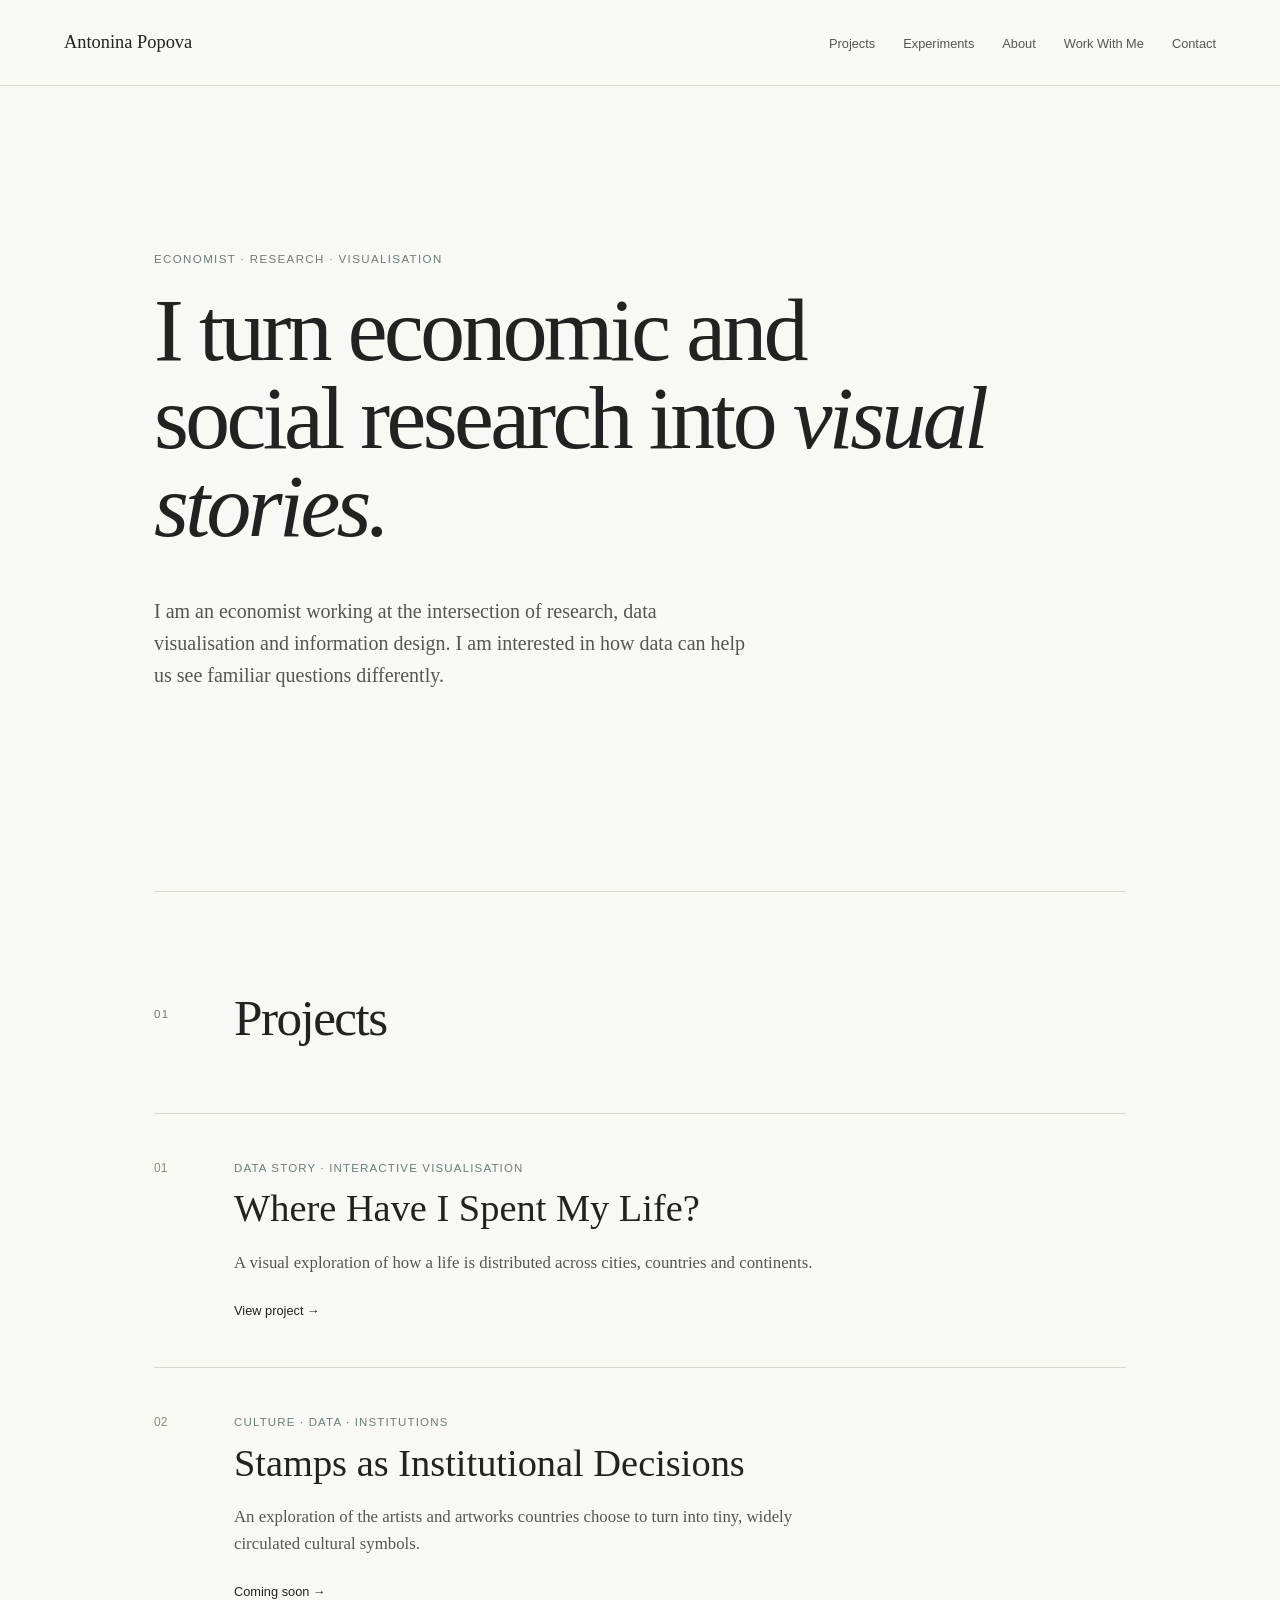
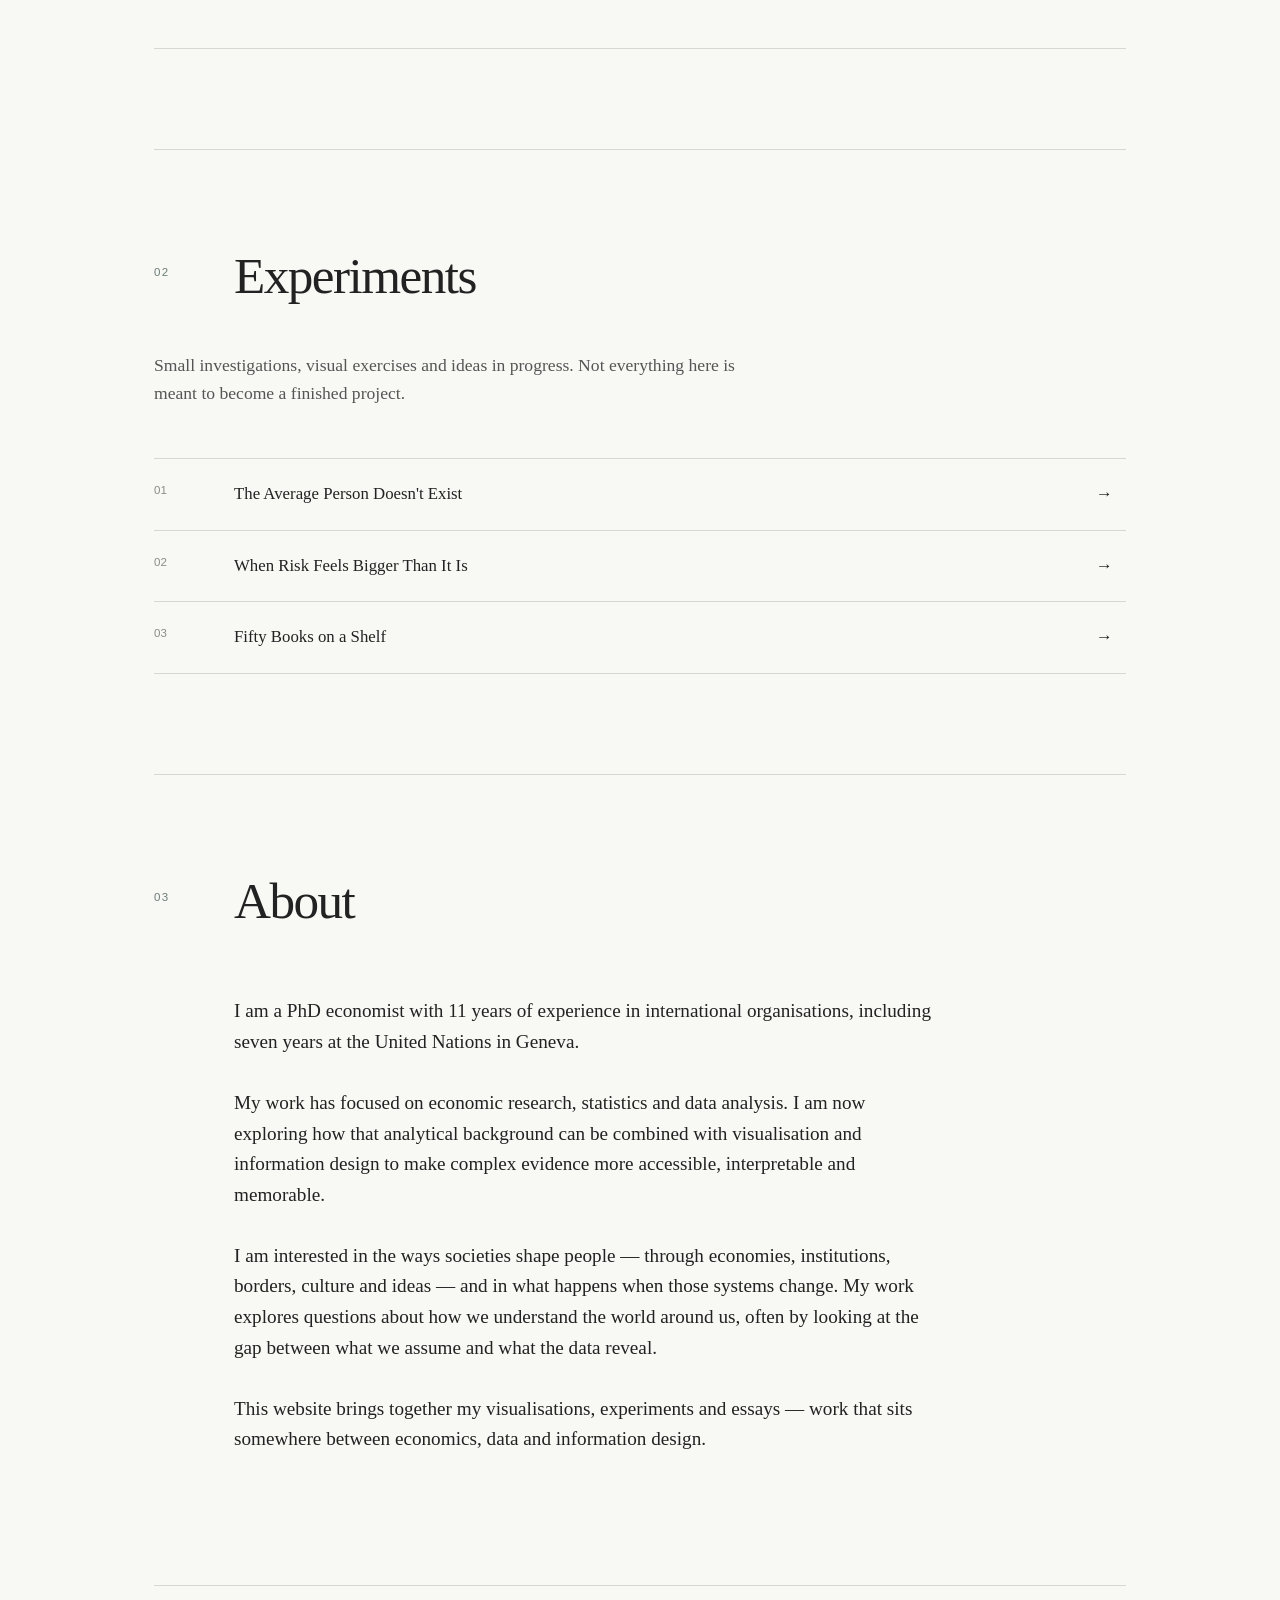
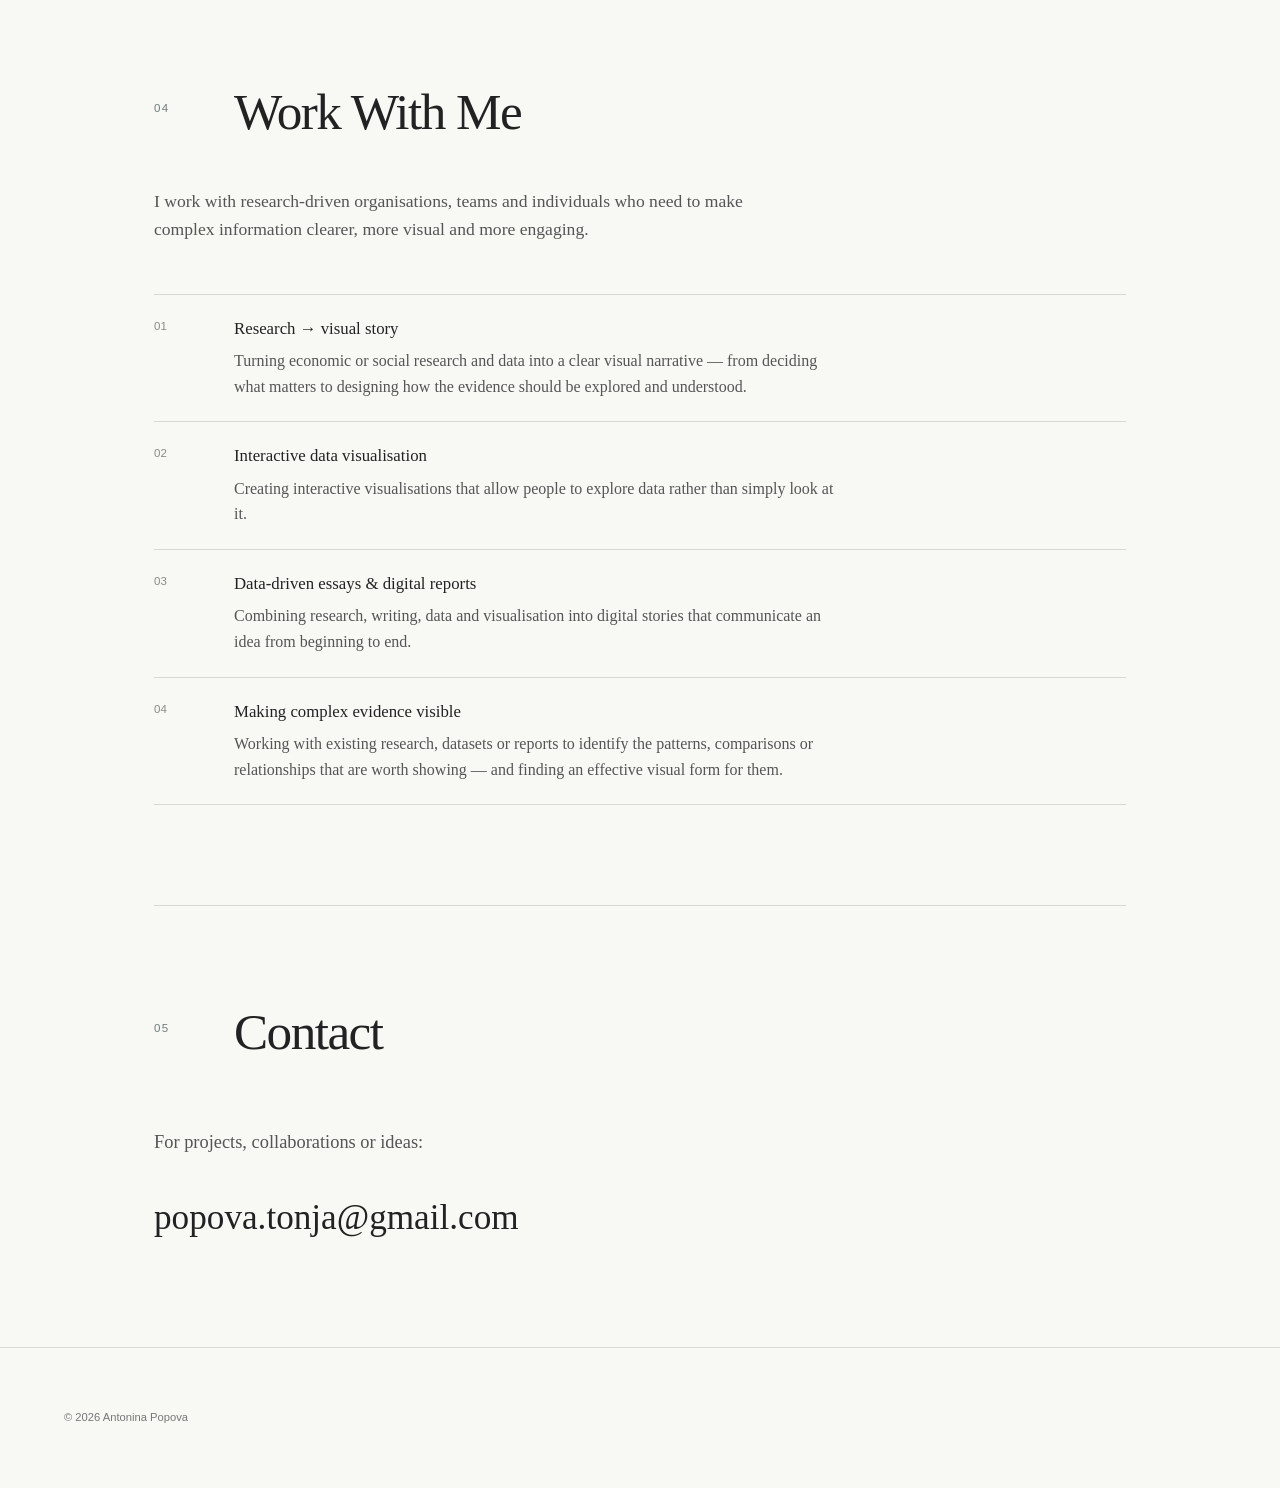
==== index.html @ 8092619f "Website Updates" ====
<!DOCTYPE html>
<html lang="en">
<head>
    <meta charset="UTF-8">
    <meta name="viewport" content="width=device-width, initial-scale=1.0">

    <title>Antonina Popova — Economist & Data Visualisation</title>

    <meta
        name="description"
        content="Antonina Popova — economist working with data, visualisation and information design."
    >

    <link rel="stylesheet" href="style.css">
</head>

<body>

    <header class="site-header">

        <a href="index.html" class="site-name">Antonina Popova</a>

        <button class="menu-toggle" aria-label="Open menu" aria-expanded="false">
            <span></span>
            <span></span>
            <span></span>
        </button>

        <nav class="site-nav">
            <a href="#projects">Projects</a>
            <a href="#experiments">Experiments</a>
            <a href="#about">About</a>
            <a href="#work-with-me">Work With Me</a>
            <a href="#contact">Contact</a>
        </nav>

    </header>


    <main>

        <!-- INTRO -->

        <section class="intro">

            <p class="eyebrow">ECONOMIST · RESEARCH · VISUALISATION</p>

            <h1>
                I turn economic and social research into
                <em>visual stories.</em>
            </h1>

            <p class="intro-text">
                I am an economist working at the intersection of
                research, data visualisation and information design.
                I am interested in how data can help us see familiar
                questions differently.
            </p>

        </section>


        <!-- PROJECTS -->

        <section id="projects" class="section">

            <div class="section-heading">
                <p class="eyebrow">01</p>
                <h2>Projects</h2>
            </div>

            <article class="project">

                <div class="project-number">01</div>

                <div class="project-content">

                    <p class="project-type">
                        DATA STORY · INTERACTIVE VISUALISATION
                    </p>

                    <h3>
                        Where Have I Spent My Life?
                    </h3>

                    <p>
                        A visual exploration of how a life is distributed
                        across cities, countries and continents.
                    </p>

                    <a href="https://antoninapopova.github.io/where-have-i-spent-my-life/" class="project-link">
                        View project →
                    </a>

                </div>

            </article>


            <article class="project">

                <div class="project-number">02</div>

                <div class="project-content">

                    <p class="project-type">
                        CULTURE · DATA · INSTITUTIONS
                    </p>

                    <h3>
                        Stamps as Institutional Decisions
                    </h3>

                    <p>
                        An exploration of the artists and artworks countries
                        choose to turn into tiny, widely circulated cultural symbols.
                    </p>

                    <a href="#" class="project-link">
                        Coming soon →
                    </a>

                </div>

            </article>

        </section>


        <!-- EXPERIMENTS -->

        <section id="experiments" class="section experiments">

            <div class="section-heading">
                <p class="eyebrow">02</p>
                <h2>Experiments</h2>
            </div>

            <p class="section-intro">
                Small investigations, visual exercises and ideas in progress.
                Not everything here is meant to become a finished project.
            </p>

            <div class="experiment-list">

                <a href="#" class="experiment">
                    <span>01</span>
                    <span>The Average Person Doesn't Exist</span>
                    <span>→</span>
                </a>

                <a href="#" class="experiment">
                    <span>02</span>
                    <span>When Risk Feels Bigger Than It Is</span>
                    <span>→</span>
                </a>

                <a href="#" class="experiment">
                    <span>03</span>
                    <span>Fifty Books on a Shelf</span>
                    <span>→</span>
                </a>

            </div>

        </section>


        <!-- ABOUT -->

        <section id="about" class="section about">

            <div class="section-heading">
                <p class="eyebrow">03</p>
                <h2>About</h2>
            </div>

            <div class="about-text">

                <p>
                    I am a PhD economist with 11 years of experience in international organisations,
                    including seven years at the United Nations in Geneva.
                </p>

                <p>
                    My work has focused on economic research, statistics and data analysis.
                    I am now exploring how that analytical background can be combined with visualisation
                    and information design to make complex evidence more accessible,
                    interpretable and memorable.
                </p>

                <p>
                    I am interested in the ways societies shape people — through economies, institutions,
                    borders, culture and ideas — and in what happens when those systems change.
                    My work explores questions about how we understand the world around us,
                    often by looking at the gap between what we assume and what the data reveal.
                </p>

                <p>
                    This website brings together my visualisations, experiments and essays —
                    work that sits somewhere between economics, data and information design.
                </p>

            </div>

        </section>


        <!-- WORK WITH ME -->

        <section id="work-with-me" class="section work-with-me">

            <div class="section-heading">
                <p class="eyebrow">04</p>
                <h2>Work With Me</h2>
            </div>

            <p class="section-intro">
                I work with research-driven organisations, teams and individuals
                who need to make complex information clearer, more visual and
                more engaging.
            </p>

            <div class="work-list">

                <div class="work-item">

                    <span class="work-item-number">01</span>

                    <div class="work-item-content">

                        <h3>Research → visual story</h3>

                        <p>
                            Turning economic or social research and data into a clear
                            visual narrative — from deciding what matters to designing
                            how the evidence should be explored and understood.
                        </p>

                    </div>

                </div>


                <div class="work-item">

                    <span class="work-item-number">02</span>

                    <div class="work-item-content">

                        <h3>Interactive data visualisation</h3>

                        <p>
                            Creating interactive visualisations that allow people to
                            explore data rather than simply look at it.
                        </p>

                    </div>

                </div>


                <div class="work-item">

                    <span class="work-item-number">03</span>

                    <div class="work-item-content">

                        <h3>Data-driven essays &amp; digital reports</h3>

                        <p>
                            Combining research, writing, data and visualisation into
                            digital stories that communicate an idea from beginning
                            to end.
                        </p>

                    </div>

                </div>


                <div class="work-item">

                    <span class="work-item-number">04</span>

                    <div class="work-item-content">

                        <h3>Making complex evidence visible</h3>

                        <p>
                            Working with existing research, datasets or reports to
                            identify the patterns, comparisons or relationships that
                            are worth showing — and finding an effective visual form
                            for them.
                        </p>

                    </div>

                </div>

            </div>

        </section>


        <!-- CONTACT -->

        <section id="contact" class="section contact">

            <div class="section-heading">
                <p class="eyebrow">05</p>
                <h2>Contact</h2>
            </div>

            <p>
                For projects, collaborations or ideas:
            </p>

            <a href="mailto:hello@antoninapopova.com" class="email">
                popova.tonja@gmail.com
            </a>

        </section>

    </main>


    <footer class="site-footer">
        <p>© 2026 Antonina Popova</p>
    </footer>

    <script src="script.js"></script>

</body>
</html>
---- style.css ----
/* --------------------------------------------------
   BASIC SETUP
-------------------------------------------------- */

* {
    box-sizing: border-box;
}

html {
    scroll-behavior: smooth;
}

body {
    margin: 0;
    background: #f8f8f5;
    color: #222;
    font-family: Georgia, "Times New Roman", serif;
    line-height: 1.6;
}


/* --------------------------------------------------
   HEADER
-------------------------------------------------- */

.site-header {

    width: 100%;

    padding: 28px 5vw;

    display: flex;

    justify-content: space-between;

    align-items: baseline;

    position: fixed;

    top: 0;

    left: 0;

    z-index: 100;

    background: #f8f8f5;

    border-bottom: 1px solid #d8d8d3;

}

.site-name {
    color: #222;
    text-decoration: none;

    font-size: 1.15rem;
    font-weight: normal;
}

.site-nav {
    display: flex;
    gap: 28px;
}

.site-nav a {
    color: #555;
    text-decoration: none;
    font-family: Arial, sans-serif;
    font-size: 0.8rem;
}

.site-nav a:hover {
    color: #222;
}


/* MOBILE MENU BUTTON */

.menu-toggle {
    display: none;

    width: 32px;
    height: 24px;

    padding: 0;
    margin: 0;

    background: none;
    border: none;

    cursor: pointer;

    flex-direction: column;
    justify-content: space-between;
}

.menu-toggle span {
    display: block;

    width: 100%;
    height: 1px;

    background: #555;
}


/* --------------------------------------------------
   GENERAL LAYOUT
-------------------------------------------------- */

main {
    max-width: 1100px;
    margin: 0 auto;
    padding: 100px 5vw 0;
}

.intro {
    max-width: 850px;
    padding: 150px 0 180px;
}

.eyebrow {
    margin: 0 0 18px;

    color: #6d7d78;

    font-family: Arial, sans-serif;
    font-size: 0.72rem;
    letter-spacing: 0.12em;
    text-transform: uppercase;
}

h1 {
    margin: 0;

    font-size: clamp(3rem, 7vw, 6.5rem);
    font-weight: normal;
    line-height: 0.98;
    letter-spacing: -0.04em;
}

h1 em {
    font-weight: normal;
}

.intro-text {
    max-width: 600px;
    margin-top: 45px;

    font-size: 1.25rem;
    color: #555;
}


/* --------------------------------------------------
   SECTIONS
-------------------------------------------------- */

.section {
    padding: 100px 0;

    border-top: 1px solid #d8d8d3;
}

.section-heading {
    display: grid;
    grid-template-columns: 80px 1fr;

    margin-bottom: 70px;
}

.section-heading .eyebrow {
    margin-top: 13px;
}

h2 {
    margin: 0;

    font-size: clamp(2.3rem, 4vw, 4rem);
    font-weight: normal;
    line-height: 1;
    letter-spacing: -0.03em;
}


/* --------------------------------------------------
   PROJECTS
-------------------------------------------------- */

.project {
    display: grid;
    grid-template-columns: 80px 1fr;

    padding: 45px 0;

    border-top: 1px solid #d8d8d3;
}

.project:last-child {
    border-bottom: 1px solid #d8d8d3;
}

.project-number {
    color: #8b8b85;

    font-family: Arial, sans-serif;
    font-size: 0.75rem;
}

.project-content {
    max-width: 700px;
}

.project-type {
    margin: 0 0 10px;

    color: #6d7d78;

    font-family: Arial, sans-serif;
    font-size: 0.72rem;
    letter-spacing: 0.1em;
    text-transform: uppercase;
}

h3 {
    margin: 0;

    font-size: clamp(1.8rem, 3vw, 3rem);
    font-weight: normal;
    line-height: 1.1;
}

.project-content p:not(.project-type) {
    max-width: 600px;
    margin: 20px 0;

    color: #555;
    font-size: 1.05rem;
}

.project-link {
    color: #222;
    text-decoration: none;

    font-family: Arial, sans-serif;
    font-size: 0.8rem;
}

.project-link:hover {
    text-decoration: underline;
}


/* --------------------------------------------------
   EXPERIMENTS
-------------------------------------------------- */

.section-intro {
    max-width: 600px;
    margin: -20px 0 50px;

    color: #555;
    font-size: 1.1rem;
}

.experiment-list {
    border-top: 1px solid #d8d8d3;
}

.experiment {
    display: grid;
    grid-template-columns: 80px 1fr 30px;

    padding: 22px 0;

    border-bottom: 1px solid #d8d8d3;

    color: #222;
    text-decoration: none;

    font-size: 1.05rem;
}

.experiment span:first-child {
    color: #8b8b85;

    font-family: Arial, sans-serif;
    font-size: 0.72rem;
}

.experiment:hover {
    padding-left: 8px;
}


/* --------------------------------------------------
   ABOUT
-------------------------------------------------- */

.about-text {
    max-width: 700px;
    margin-left: 80px;

    font-size: 1.2rem;
}

.about-text p {
    margin: 0 0 30px;
}


/* --------------------------------------------------
   WORK WITH ME
-------------------------------------------------- */

.work-list {
    border-top: 1px solid #d8d8d3;
}

.work-item {
    display: grid;
    grid-template-columns: 80px 1fr;

    padding: 22px 0;

    border-bottom: 1px solid #d8d8d3;
}

.work-item-number {
    color: #8b8b85;

    font-family: Arial, sans-serif;
    font-size: 0.72rem;
}

.work-item-content h3 {
    margin: 0;

    font-size: 1.05rem;
    font-weight: normal;
    line-height: 1.4;
}

.work-item-content p {
    max-width: 600px;
    margin: 8px 0 0;

    color: #555;
    font-size: 1rem;
}


/* --------------------------------------------------
   CONTACT
-------------------------------------------------- */

.contact p:not(.eyebrow) {
    max-width: 500px;

    color: #555;
    font-size: 1.15rem;
}

.email {
    display: inline-block;
    margin-top: 15px;

    color: #222;
    text-decoration: none;

    font-size: clamp(1.5rem, 3vw, 2.2rem);
}

.email:hover {
    text-decoration: underline;
}


/* --------------------------------------------------
   FOOTER
-------------------------------------------------- */

.site-footer {
    width: 100%;

    padding: 50px 5vw;

    color: #777;

    font-family: Arial, sans-serif;

    font-size: 0.7rem;

    border-top: 1px solid #d8d8d3;
}

@media (max-width: 700px) {

    .site-footer {
        padding: 40px 6vw;
    }

}

/* --------------------------------------------------
   MOBILE
-------------------------------------------------- */

@media (max-width: 700px) {

.site-header {

    padding: 22px 6vw;

    position: fixed;

    top: 0;

    left: 0;

    width: 100%;

    align-items: center;

    z-index: 100;

    background: #f8f8f5;

    border-bottom: 1px solid #d8d8d3;

}


    /* --------------------------------------------------
       MOBILE MENU BUTTON
    -------------------------------------------------- */

    .menu-toggle {
        display: flex;

        width: 28px;
        height: 20px;

        padding: 0;
        margin: 0;

        position: relative;
        z-index: 40;

        flex-direction: column;
        justify-content: space-between;
    }

    .menu-toggle span {
        transition:
            transform 0.25s ease,
            opacity 0.2s ease;
    }

    /* Hamburger → cross */

    .menu-toggle[aria-expanded="true"] span:nth-child(1) {
        transform: translateY(9.5px) rotate(45deg);
    }

    .menu-toggle[aria-expanded="true"] span:nth-child(2) {
        opacity: 0;
    }

    .menu-toggle[aria-expanded="true"] span:nth-child(3) {
        transform: translateY(-9.5px) rotate(-45deg);
    }


    /* --------------------------------------------------
       FULL-SCREEN MOBILE NAVIGATION
    -------------------------------------------------- */

    .site-nav {

    display: none;

    position: fixed;

    top: 73px;

    left: 0;

    right: 0;

    bottom: 0;

    width: 100%;

    height: calc(100vh - 73px);

    padding: 55px 6vw 50px;

    background: #f8f8f5;

    flex-direction: column;

    align-items: flex-start;

    gap: 0;

    z-index: 90;

}

    .site-nav.open {
        display: flex;
    }

    .site-nav a {
        display: block;

        width: 100%;

        padding: 12px 0;

        color: #4f5f5b;

        text-decoration: none;

        font-family: Arial, sans-serif;
        font-size: 0.82rem;
        font-weight: normal;

        letter-spacing: 0.12em;
        text-transform: uppercase;

        line-height: 1.4;

        transition: color 0.15s ease;
    }

    .site-nav a:hover {
        color: #222;
    }


    /* --------------------------------------------------
       PAGE
    -------------------------------------------------- */

    main {
         padding: 73px 6vw 0;
    }

    .intro {
        padding: 125px 0 120px;
    }

    .section {
        padding: 75px 0;
    }

    .section-heading {
        grid-template-columns: 45px 1fr;
        margin-bottom: 45px;
    }

    .project {
        grid-template-columns: 45px 1fr;
    }

    .experiment {
        grid-template-columns: 45px 1fr 20px;
    }

    .about-text {
        margin-left: 45px;
    }

    .work-item {
        grid-template-columns: 45px 1fr;
    }

    h1 {
        font-size: clamp(3rem, 14vw, 5rem);
    }
}
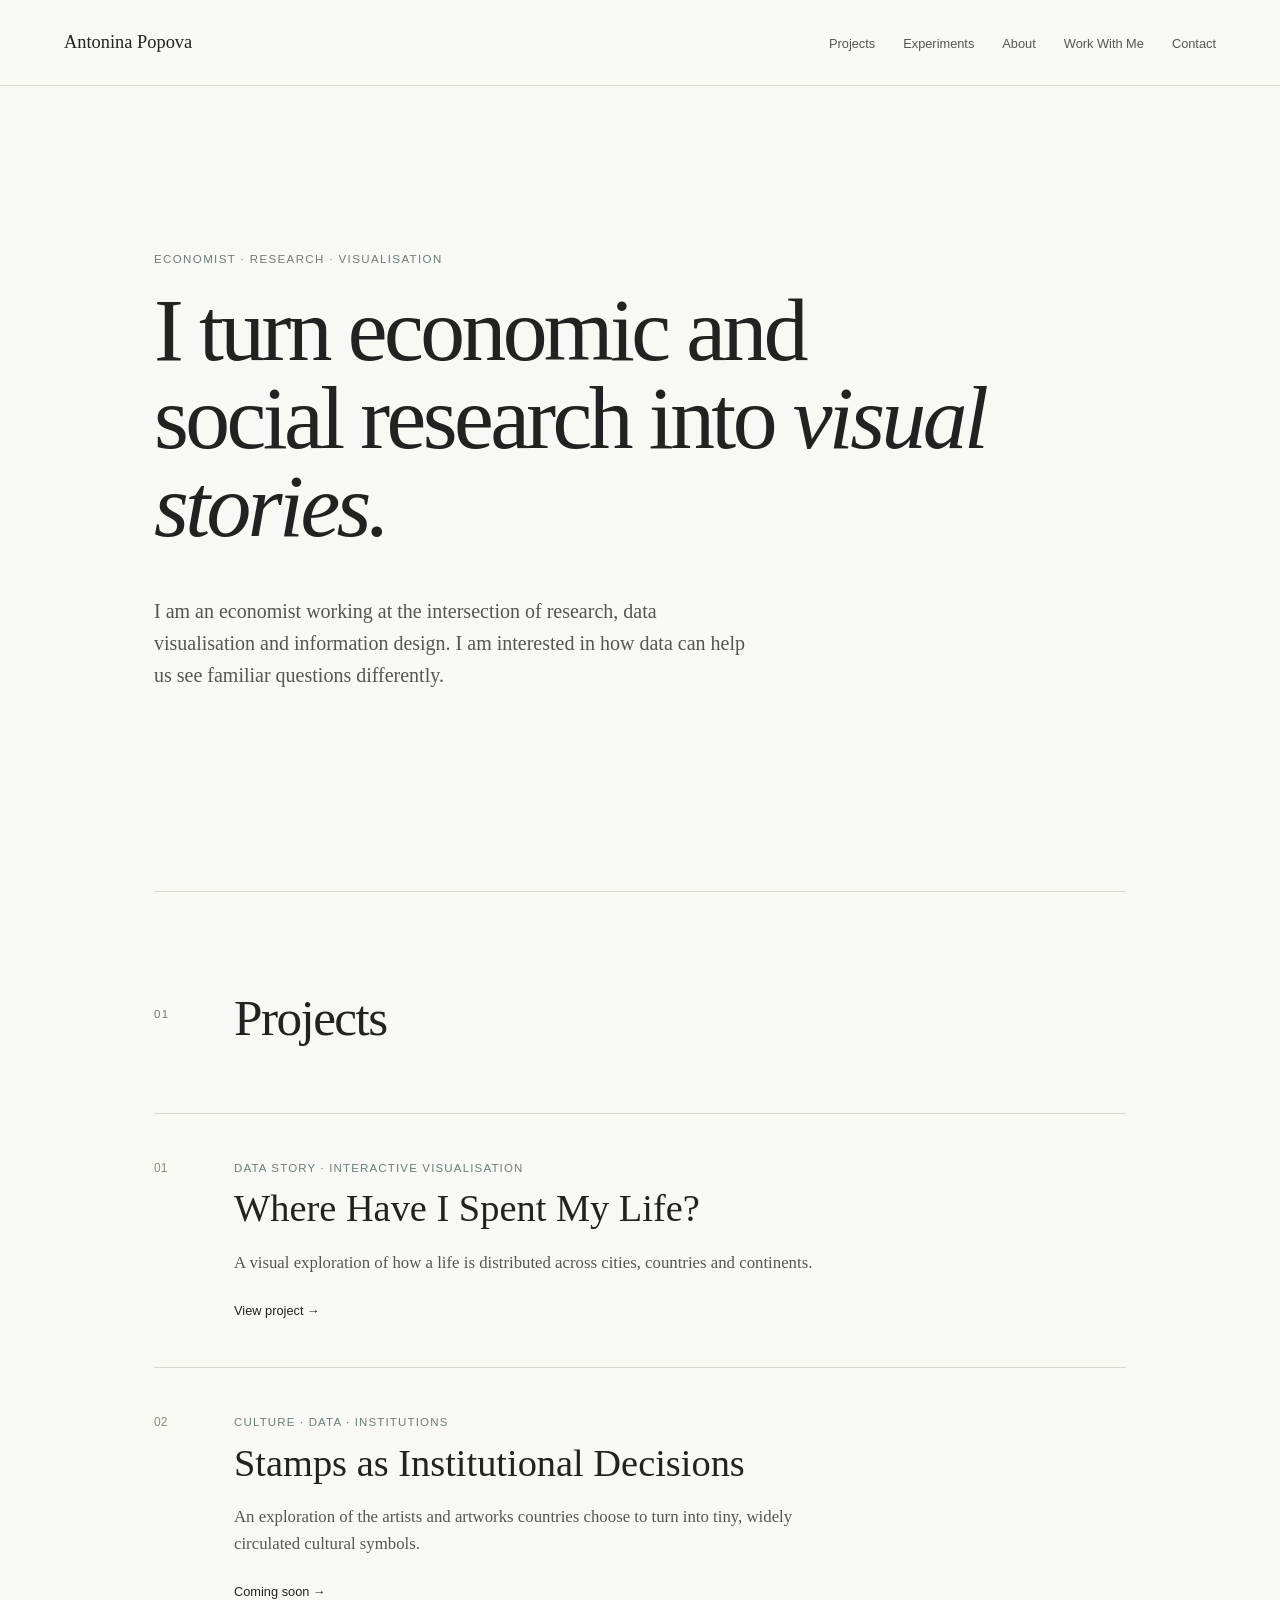
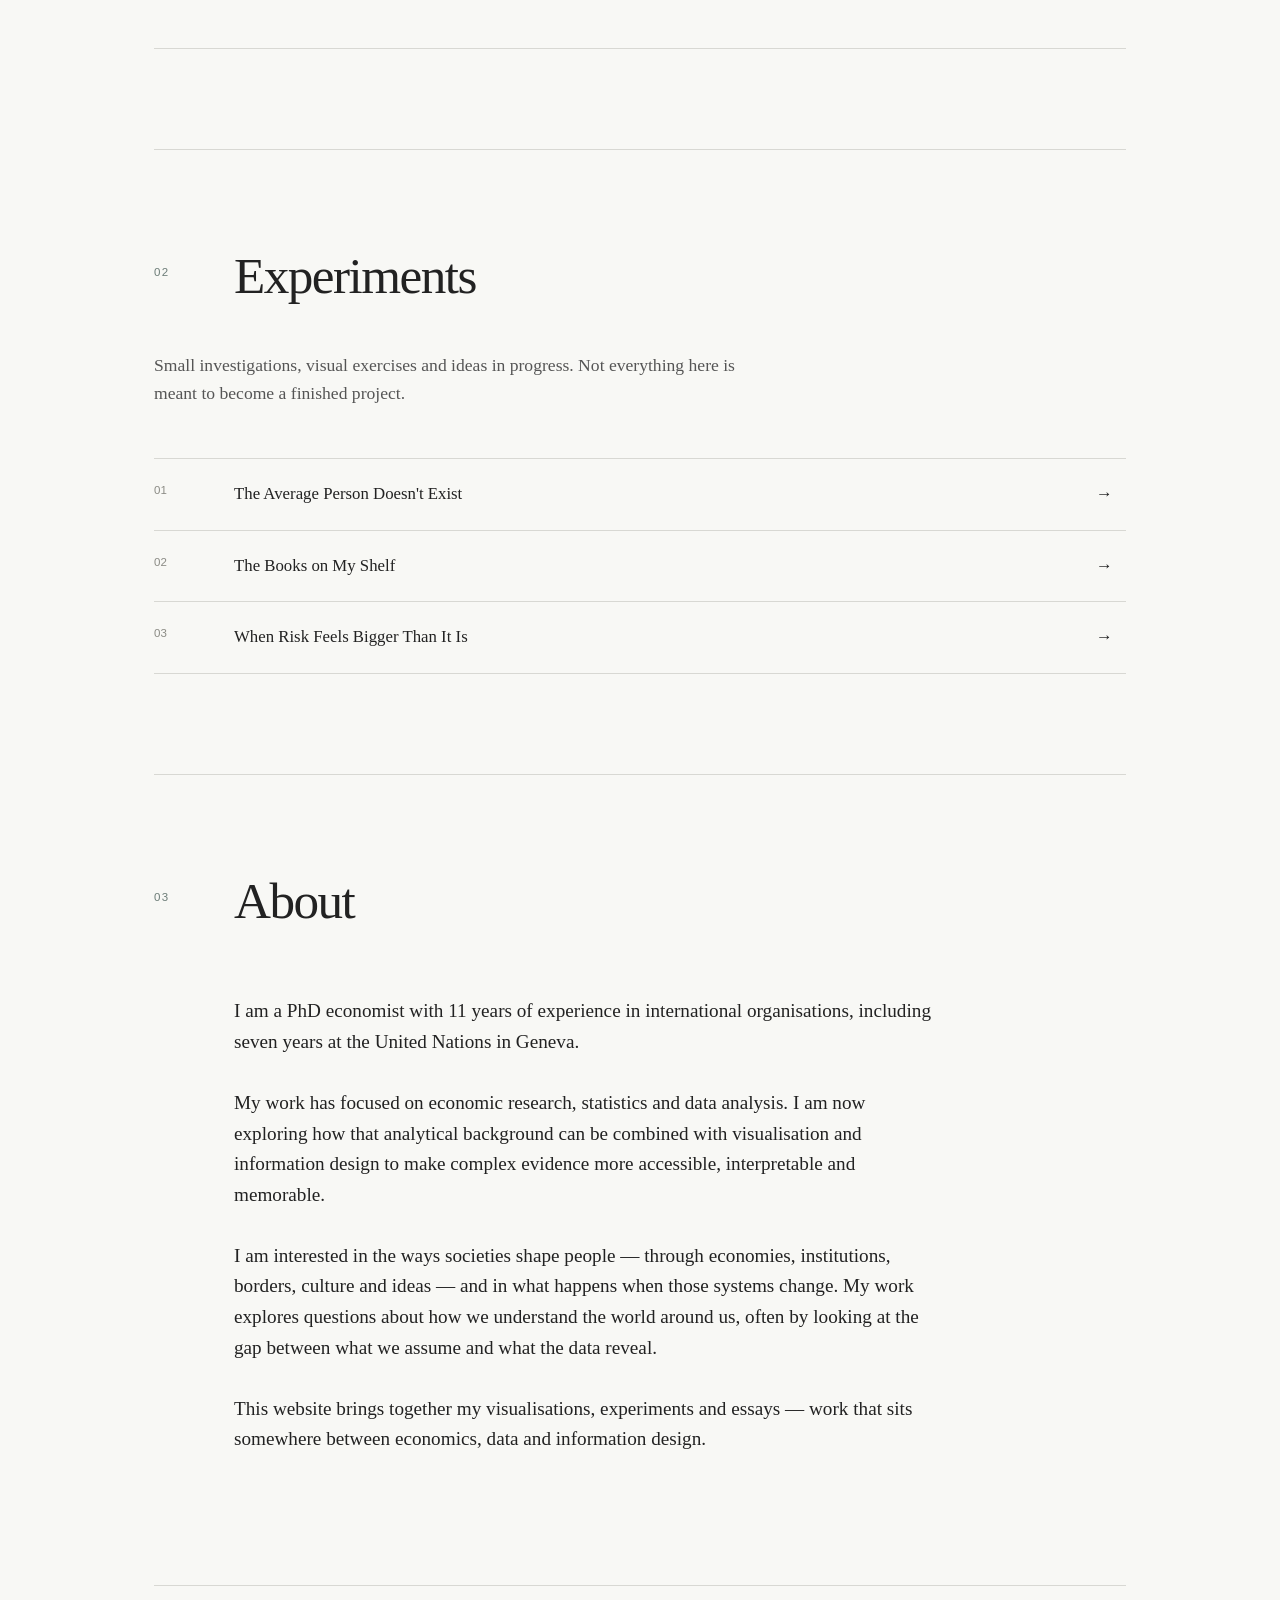
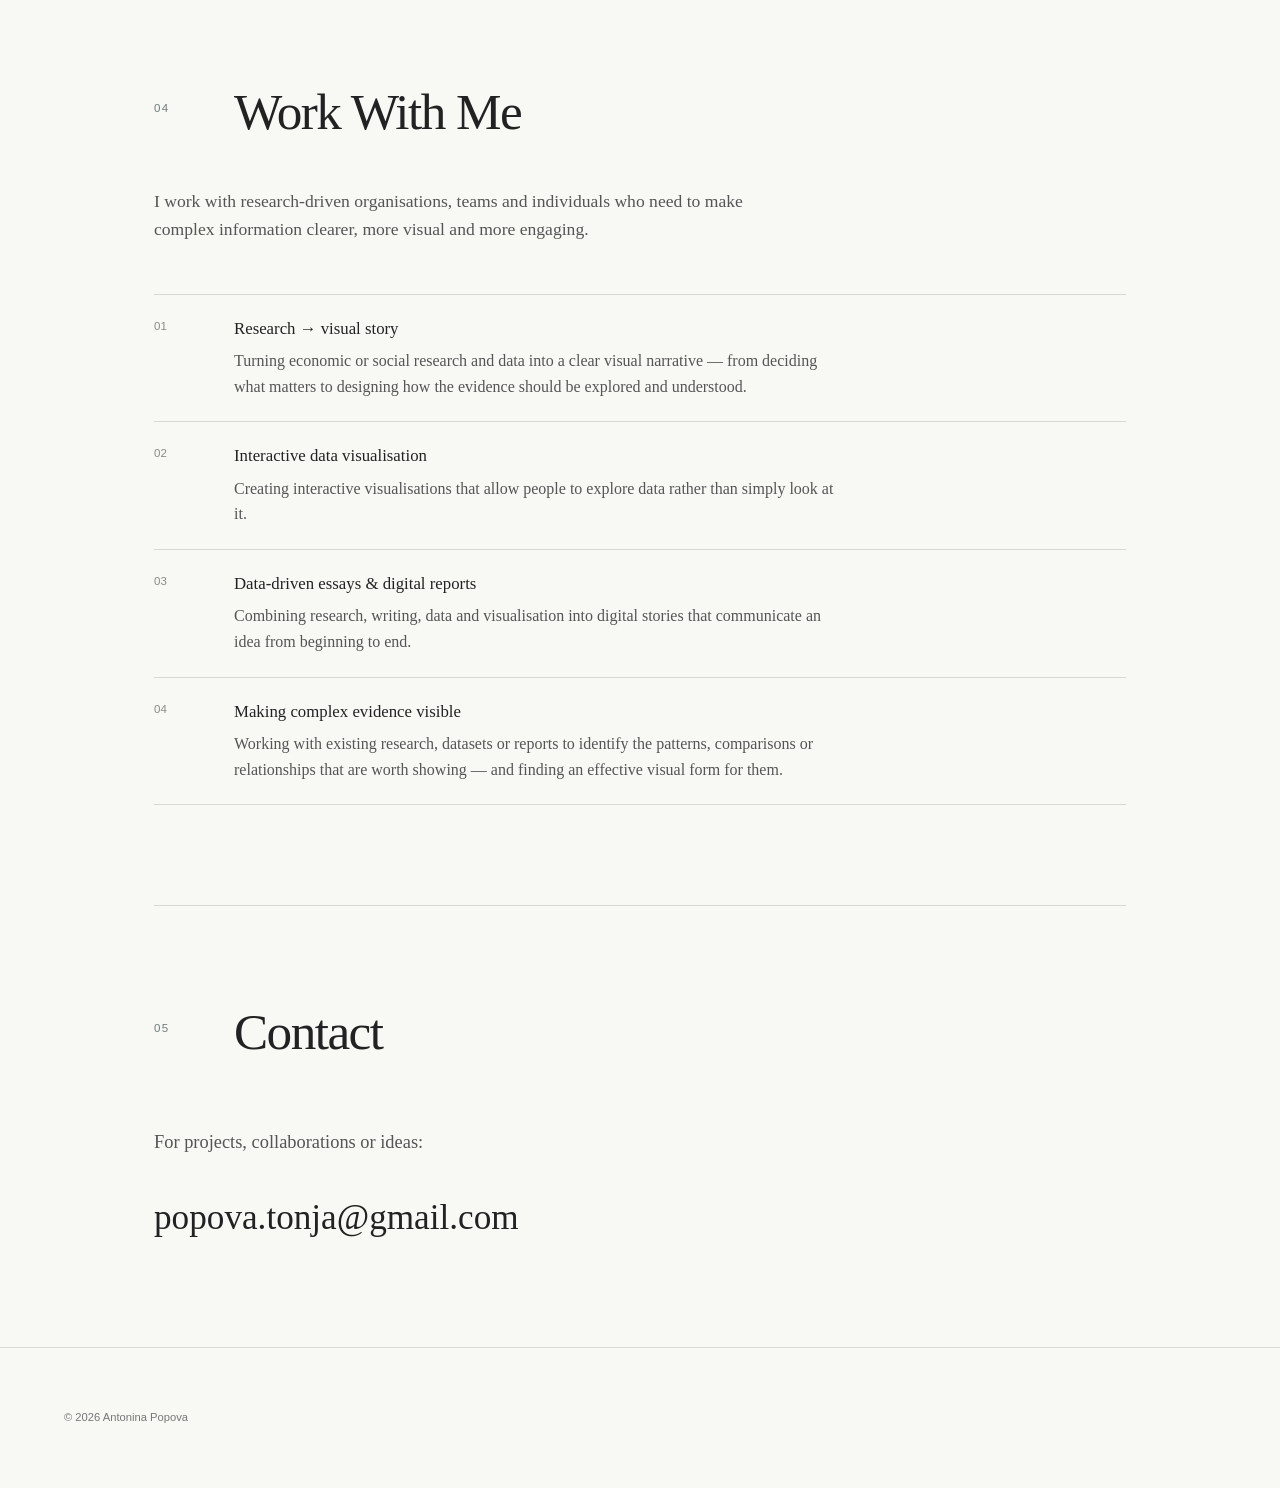
==== commit 1c26f282: "Book-shelf" ====
--- a/index.html
+++ b/index.html
@@ -88,7 +88,10 @@
                         across cities, countries and continents.
                     </p>
 
-                    <a href="https://antoninapopova.github.io/where-have-i-spent-my-life/" class="project-link">
+                    <a href="projects/my-geography/index.html" 
+                       class="project-link"  
+                       target="_blank"
+                       rel="noopener noreferrer">
                         View project →
                     </a>
 
@@ -116,7 +119,10 @@
                         choose to turn into tiny, widely circulated cultural symbols.
                     </p>
 
-                    <a href="#" class="project-link">
+                    <a  href="#" 
+                        class="project-link" 
+                        target="_blank"
+                        rel="noopener noreferrer">
                         Coming soon →
                     </a>
 
@@ -143,21 +149,24 @@
 
             <div class="experiment-list">
 
-                <a href="#" class="experiment">
+                <a  href="experiments/average-person/index.html" class="experiment" 
+                    target="_blank" rel="noopener noreferrer">
                     <span>01</span>
                     <span>The Average Person Doesn't Exist</span>
                     <span>→</span>
                 </a>
 
-                <a href="#" class="experiment">
+                <a  href="experiments/book-shelf/index.html" class="experiment"
+                    target="_blank" rel="noopener noreferrer">
                     <span>02</span>
-                    <span>When Risk Feels Bigger Than It Is</span>
+                    <span>The Books on My Shelf</span>
                     <span>→</span>
                 </a>
 
-                <a href="#" class="experiment">
+                <a  href="#" class="experiment"
+                    target="_blank" rel="noopener noreferrer">
                     <span>03</span>
-                    <span>Fifty Books on a Shelf</span>
+                    <span>When Risk Feels Bigger Than It Is</span>
                     <span>→</span>
                 </a>
 
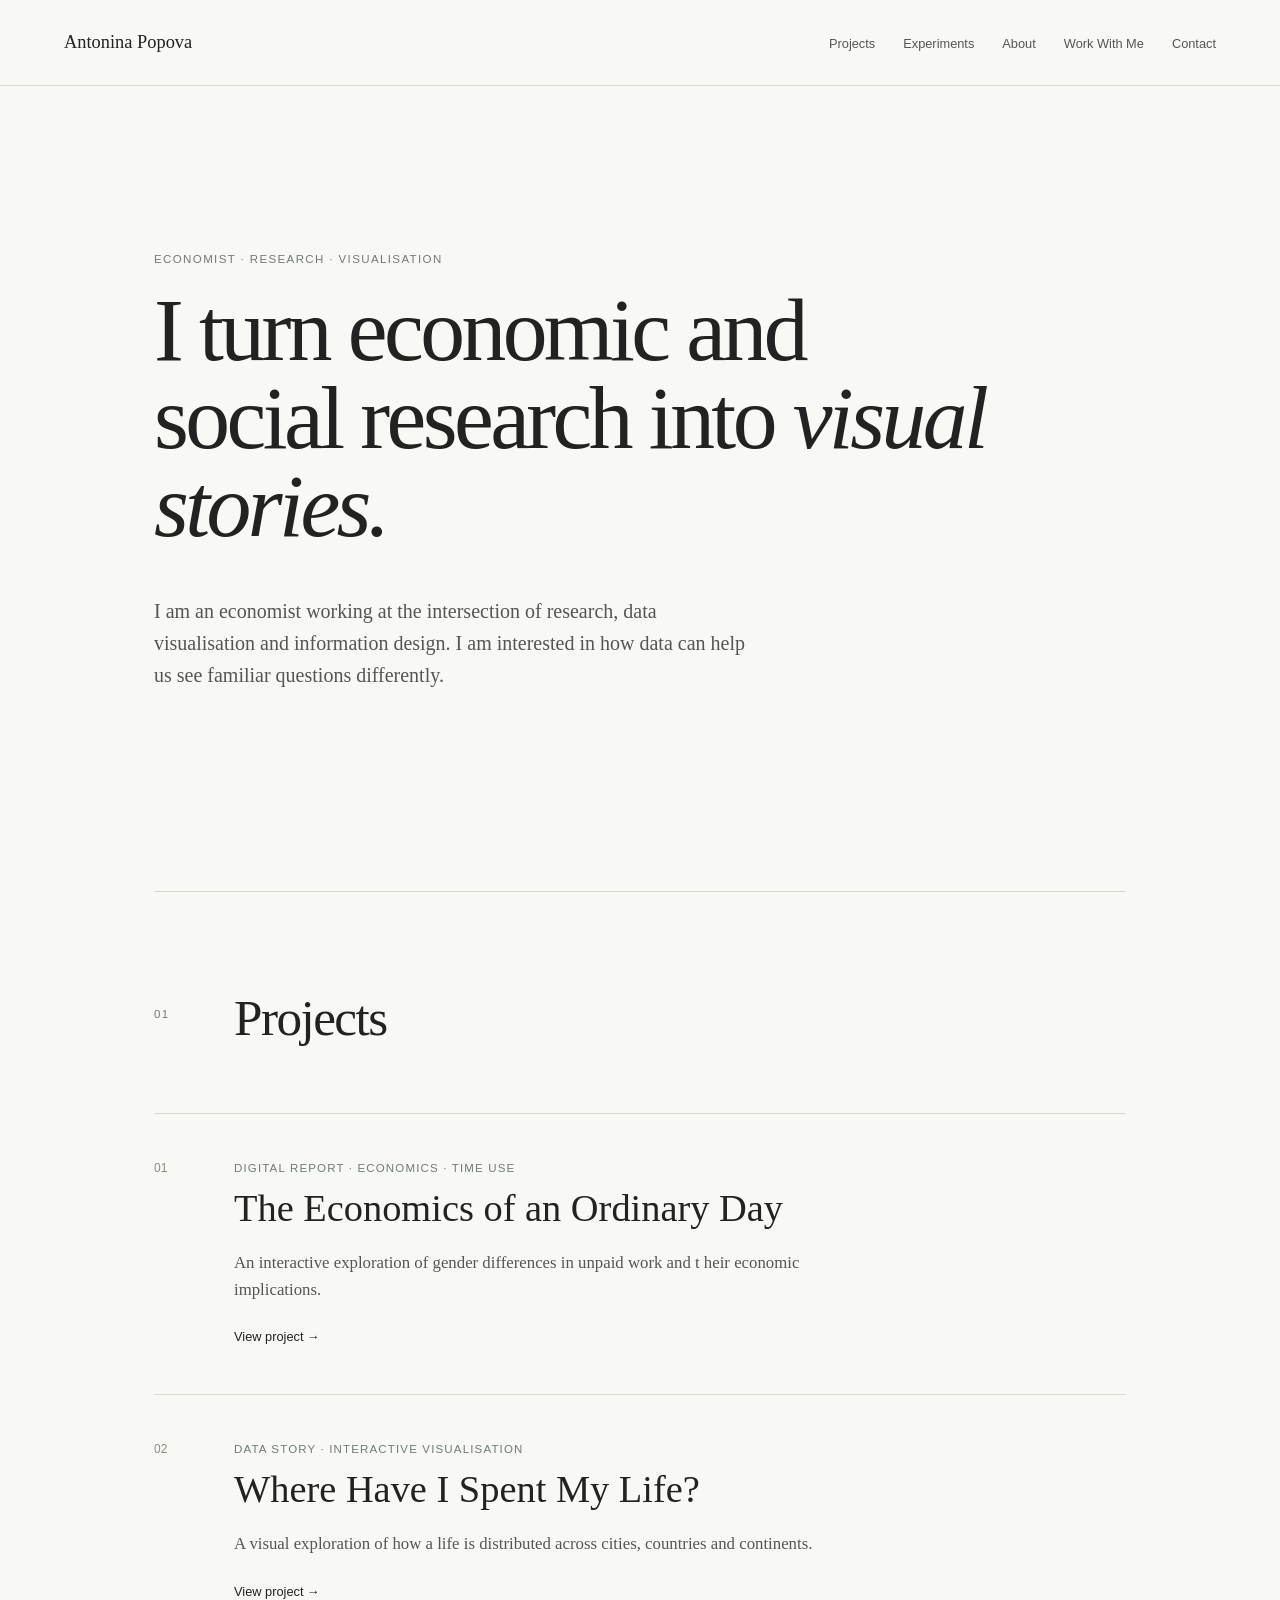
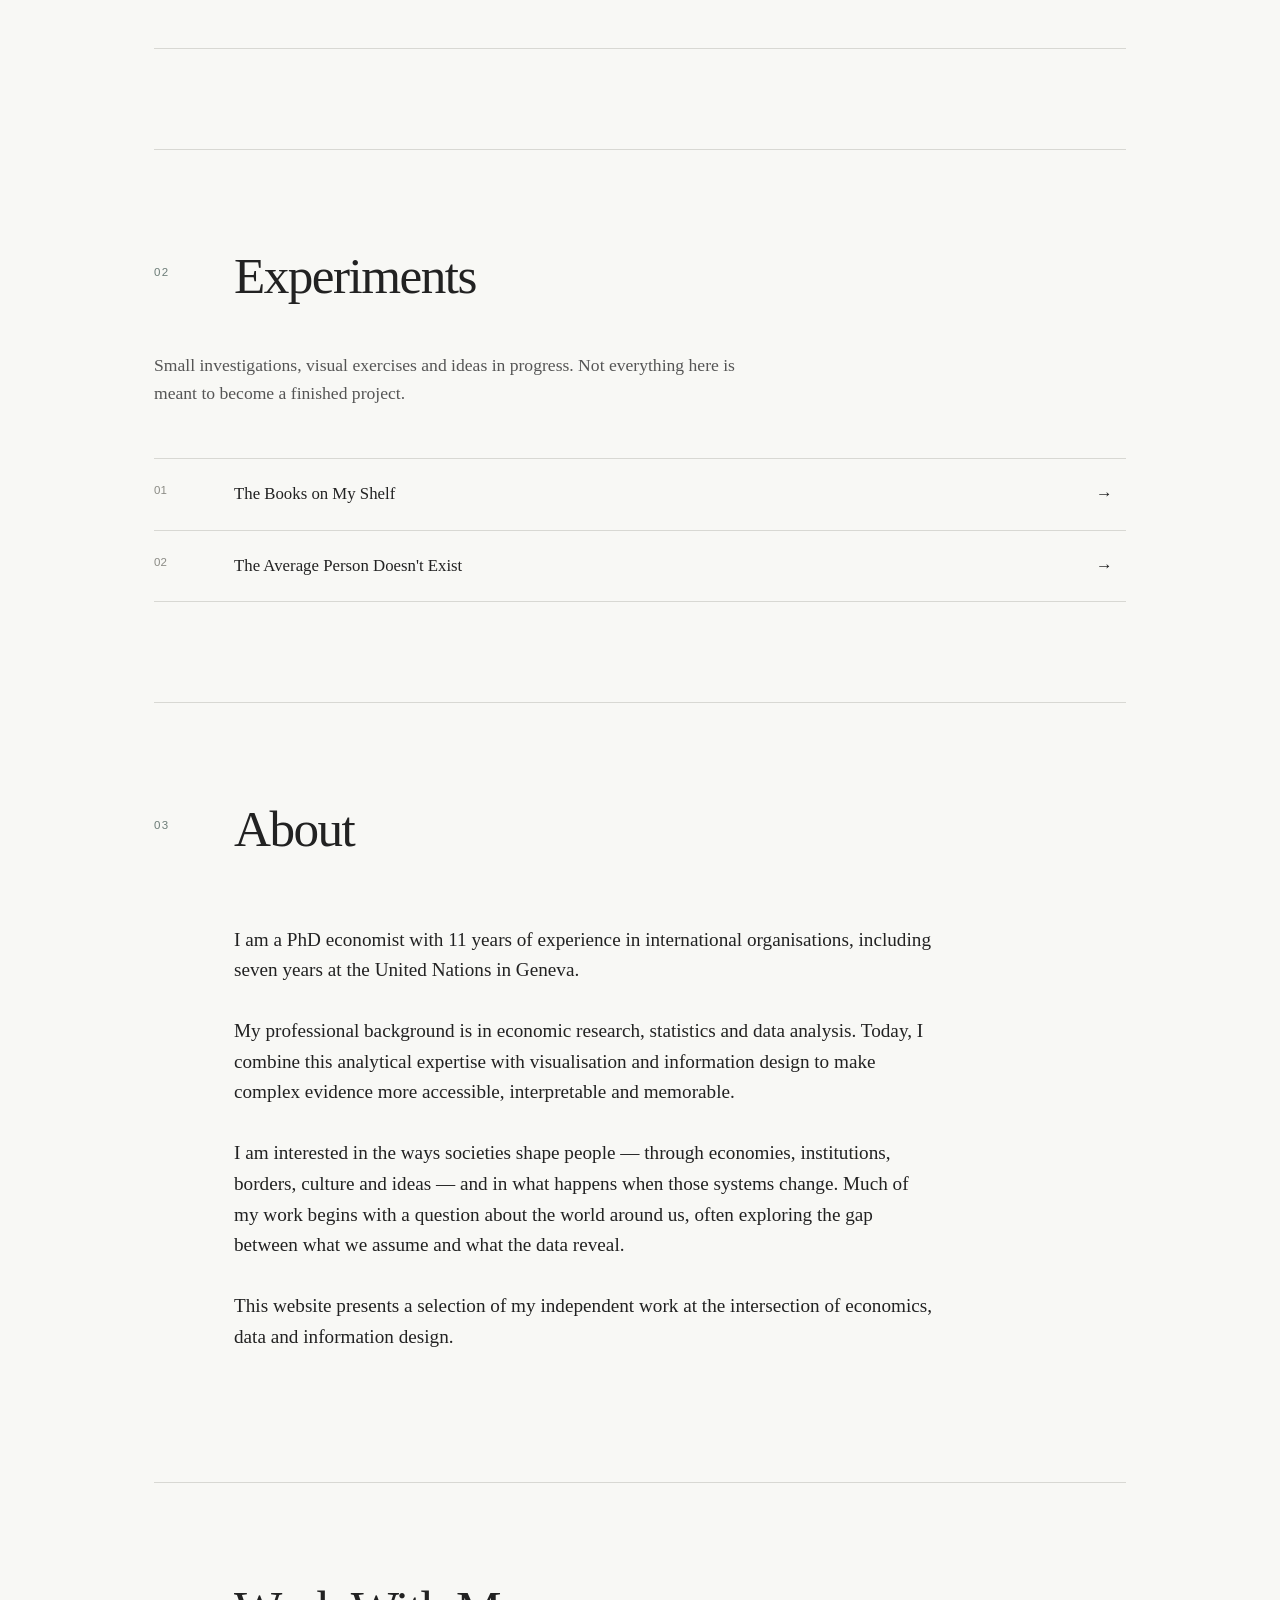
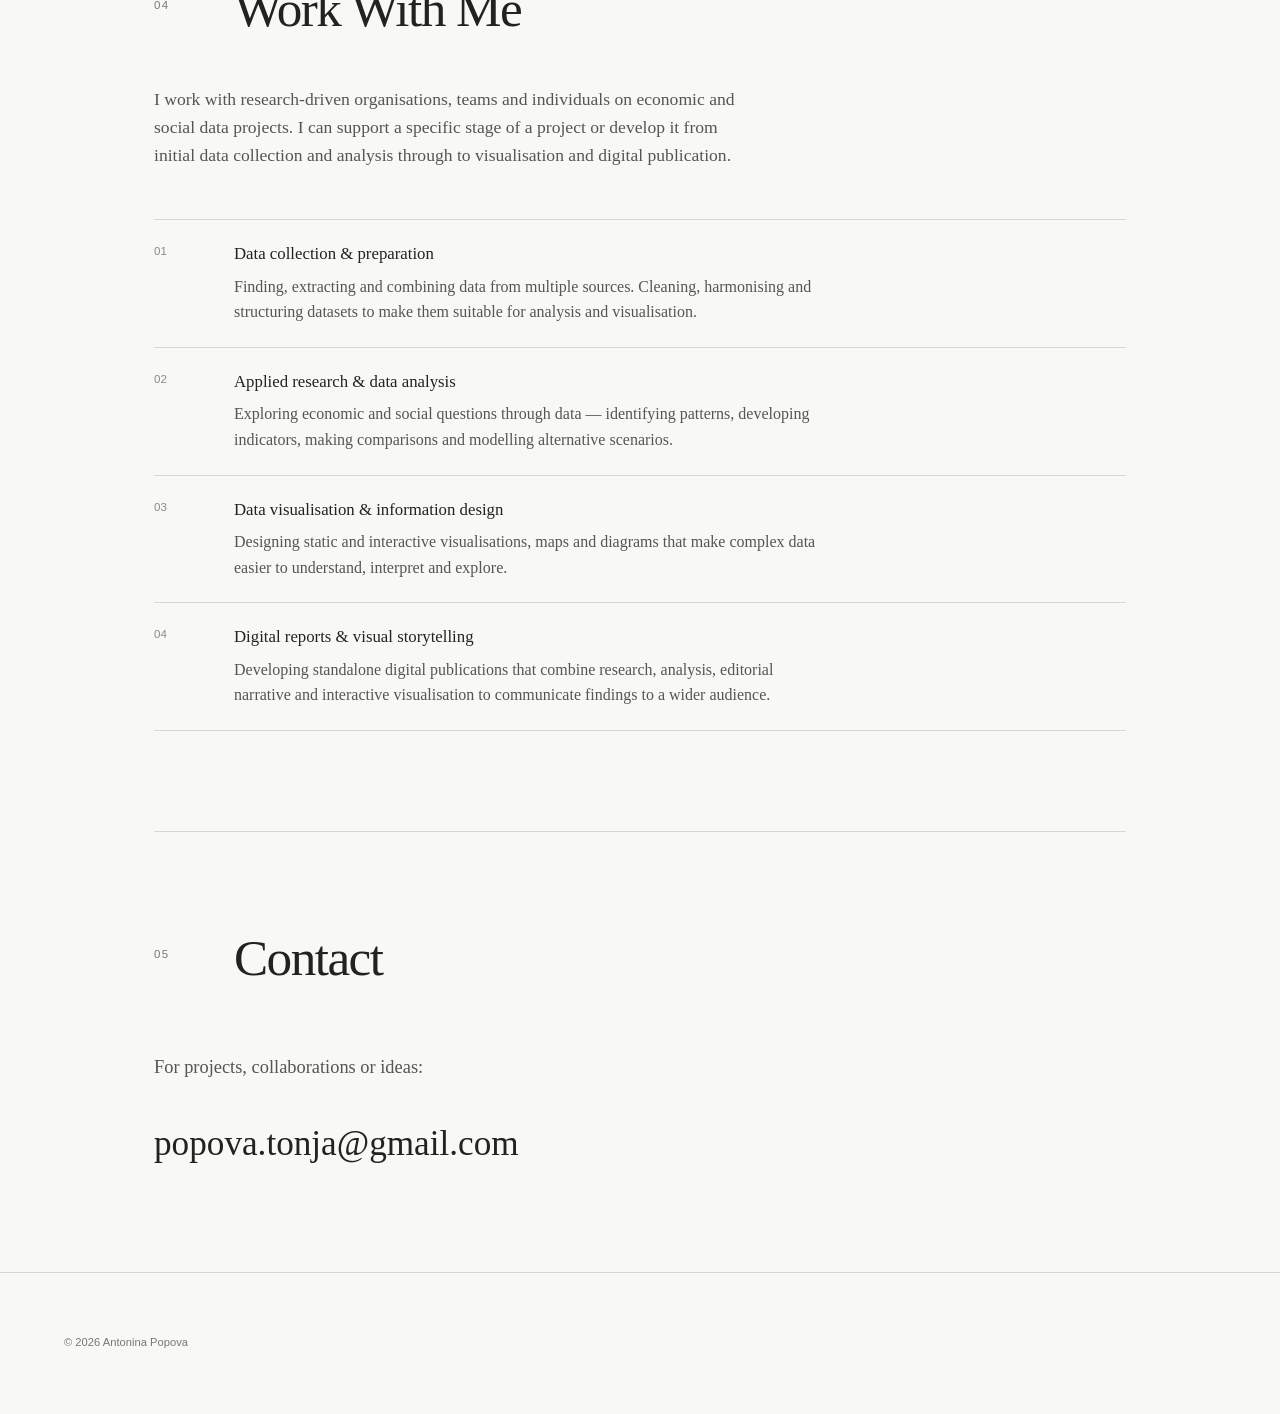
==== commit 792f43f9: "Webpage + new projetc" ====
--- a/index.html
+++ b/index.html
@@ -69,9 +69,40 @@
                 <h2>Projects</h2>
             </div>
 
+             <article class="project">
+
+                <div class="project-number">01</div>
+
+                <div class="project-content">
+
+                    <p class="project-type">
+                        DIGITAL REPORT · ECONOMICS · TIME USE
+                    </p>
+
+                    <h3>
+                        The Economics of an Ordinary Day
+                    </h3>
+
+                    <p>
+                        An interactive exploration of gender differences in unpaid work and t
+                        heir economic implications.
+                    </p>
+
+                    <a  href="projects/economics-of-an-ordinary-day/index.html" 
+                        class="project-link" 
+                        target="_blank"
+                        rel="noopener noreferrer">
+                        View project →
+                    </a>
+
+                </div>
+
+            </article>
+
+
             <article class="project">
 
-                <div class="project-number">01</div>
+                <div class="project-number">02</div>
 
                 <div class="project-content">
 
@@ -100,36 +131,6 @@
             </article>
 
 
-            <article class="project">
-
-                <div class="project-number">02</div>
-
-                <div class="project-content">
-
-                    <p class="project-type">
-                        CULTURE · DATA · INSTITUTIONS
-                    </p>
-
-                    <h3>
-                        Stamps as Institutional Decisions
-                    </h3>
-
-                    <p>
-                        An exploration of the artists and artworks countries
-                        choose to turn into tiny, widely circulated cultural symbols.
-                    </p>
-
-                    <a  href="#" 
-                        class="project-link" 
-                        target="_blank"
-                        rel="noopener noreferrer">
-                        Coming soon →
-                    </a>
-
-                </div>
-
-            </article>
-
         </section>
 
 
@@ -149,27 +150,20 @@
 
             <div class="experiment-list">
 
+                <a  href="experiments/book-shelf/index.html" class="experiment"
+                    target="_blank" rel="noopener noreferrer">
+                    <span>01</span>
+                    <span>The Books on My Shelf</span>
+                    <span>→</span>
+                </a>
+
                 <a  href="experiments/average-person/index.html" class="experiment" 
                     target="_blank" rel="noopener noreferrer">
-                    <span>01</span>
+                    <span>02</span>
                     <span>The Average Person Doesn't Exist</span>
                     <span>→</span>
                 </a>
 
-                <a  href="experiments/book-shelf/index.html" class="experiment"
-                    target="_blank" rel="noopener noreferrer">
-                    <span>02</span>
-                    <span>The Books on My Shelf</span>
-                    <span>→</span>
-                </a>
-
-                <a  href="#" class="experiment"
-                    target="_blank" rel="noopener noreferrer">
-                    <span>03</span>
-                    <span>When Risk Feels Bigger Than It Is</span>
-                    <span>→</span>
-                </a>
-
             </div>
 
         </section>
@@ -187,27 +181,26 @@
             <div class="about-text">
 
                 <p>
-                    I am a PhD economist with 11 years of experience in international organisations,
+                    I am a PhD economist with 11 years of experience in international organisations, 
                     including seven years at the United Nations in Geneva.
                 </p>
 
                 <p>
-                    My work has focused on economic research, statistics and data analysis.
-                    I am now exploring how that analytical background can be combined with visualisation
-                    and information design to make complex evidence more accessible,
-                    interpretable and memorable.
+                    My professional background is in economic research, statistics and data analysis. 
+                    Today, I combine this analytical expertise with visualisation and information design 
+                    to make complex evidence more accessible, interpretable and memorable.
                 </p>
 
                 <p>
-                    I am interested in the ways societies shape people — through economies, institutions,
-                    borders, culture and ideas — and in what happens when those systems change.
-                    My work explores questions about how we understand the world around us,
-                    often by looking at the gap between what we assume and what the data reveal.
+                    I am interested in the ways societies shape people — through economies, institutions, borders, 
+                    culture and ideas — and in what happens when those systems change. 
+                    Much of my work begins with a question about the world around us, 
+                    often exploring the gap between what we assume and what the data reveal.
                 </p>
 
                 <p>
-                    This website brings together my visualisations, experiments and essays —
-                    work that sits somewhere between economics, data and information design.
+                    This website presents a selection of my independent work at the intersection of economics, 
+                    data and information design.
                 </p>
 
             </div>
@@ -225,9 +218,9 @@
             </div>
 
             <p class="section-intro">
-                I work with research-driven organisations, teams and individuals
-                who need to make complex information clearer, more visual and
-                more engaging.
+                I work with research-driven organisations, teams and individuals on economic and social data projects. 
+                I can support a specific stage of a project or develop it from initial data collection and analysis 
+                through to visualisation and digital publication.
             </p>
 
             <div class="work-list">
@@ -238,12 +231,12 @@
 
                     <div class="work-item-content">
 
-                        <h3>Research → visual story</h3>
+                        <h3>Data collection &amp; preparation</h3>
 
                         <p>
-                            Turning economic or social research and data into a clear
-                            visual narrative — from deciding what matters to designing
-                            how the evidence should be explored and understood.
+                            Finding, extracting and combining data from multiple sources. 
+                            Cleaning, harmonising and structuring datasets to make them suitable 
+                            for analysis and visualisation.
                         </p>
 
                     </div>
@@ -257,11 +250,12 @@
 
                     <div class="work-item-content">
 
-                        <h3>Interactive data visualisation</h3>
+                        <h3>Applied research &amp; data analysis</h3>
 
                         <p>
-                            Creating interactive visualisations that allow people to
-                            explore data rather than simply look at it.
+                            Exploring economic and social questions through data — 
+                            identifying patterns, developing indicators, making comparisons 
+                            and modelling alternative scenarios.
                         </p>
 
                     </div>
@@ -275,12 +269,12 @@
 
                     <div class="work-item-content">
 
-                        <h3>Data-driven essays &amp; digital reports</h3>
+                        <h3>Data visualisation &amp; information design</h3>
 
                         <p>
-                            Combining research, writing, data and visualisation into
-                            digital stories that communicate an idea from beginning
-                            to end.
+                            Designing static and interactive visualisations, 
+                            maps and diagrams that make complex data easier to understand, 
+                            interpret and explore.
                         </p>
 
                     </div>
@@ -294,13 +288,12 @@
 
                     <div class="work-item-content">
 
-                        <h3>Making complex evidence visible</h3>
+                        <h3>Digital reports &amp; visual storytelling</h3>
 
                         <p>
-                            Working with existing research, datasets or reports to
-                            identify the patterns, comparisons or relationships that
-                            are worth showing — and finding an effective visual form
-                            for them.
+                            Developing standalone digital publications that combine research, 
+                            analysis, editorial narrative and interactive visualisation to communicate 
+                            findings to a wider audience.
                         </p>
 
                     </div>
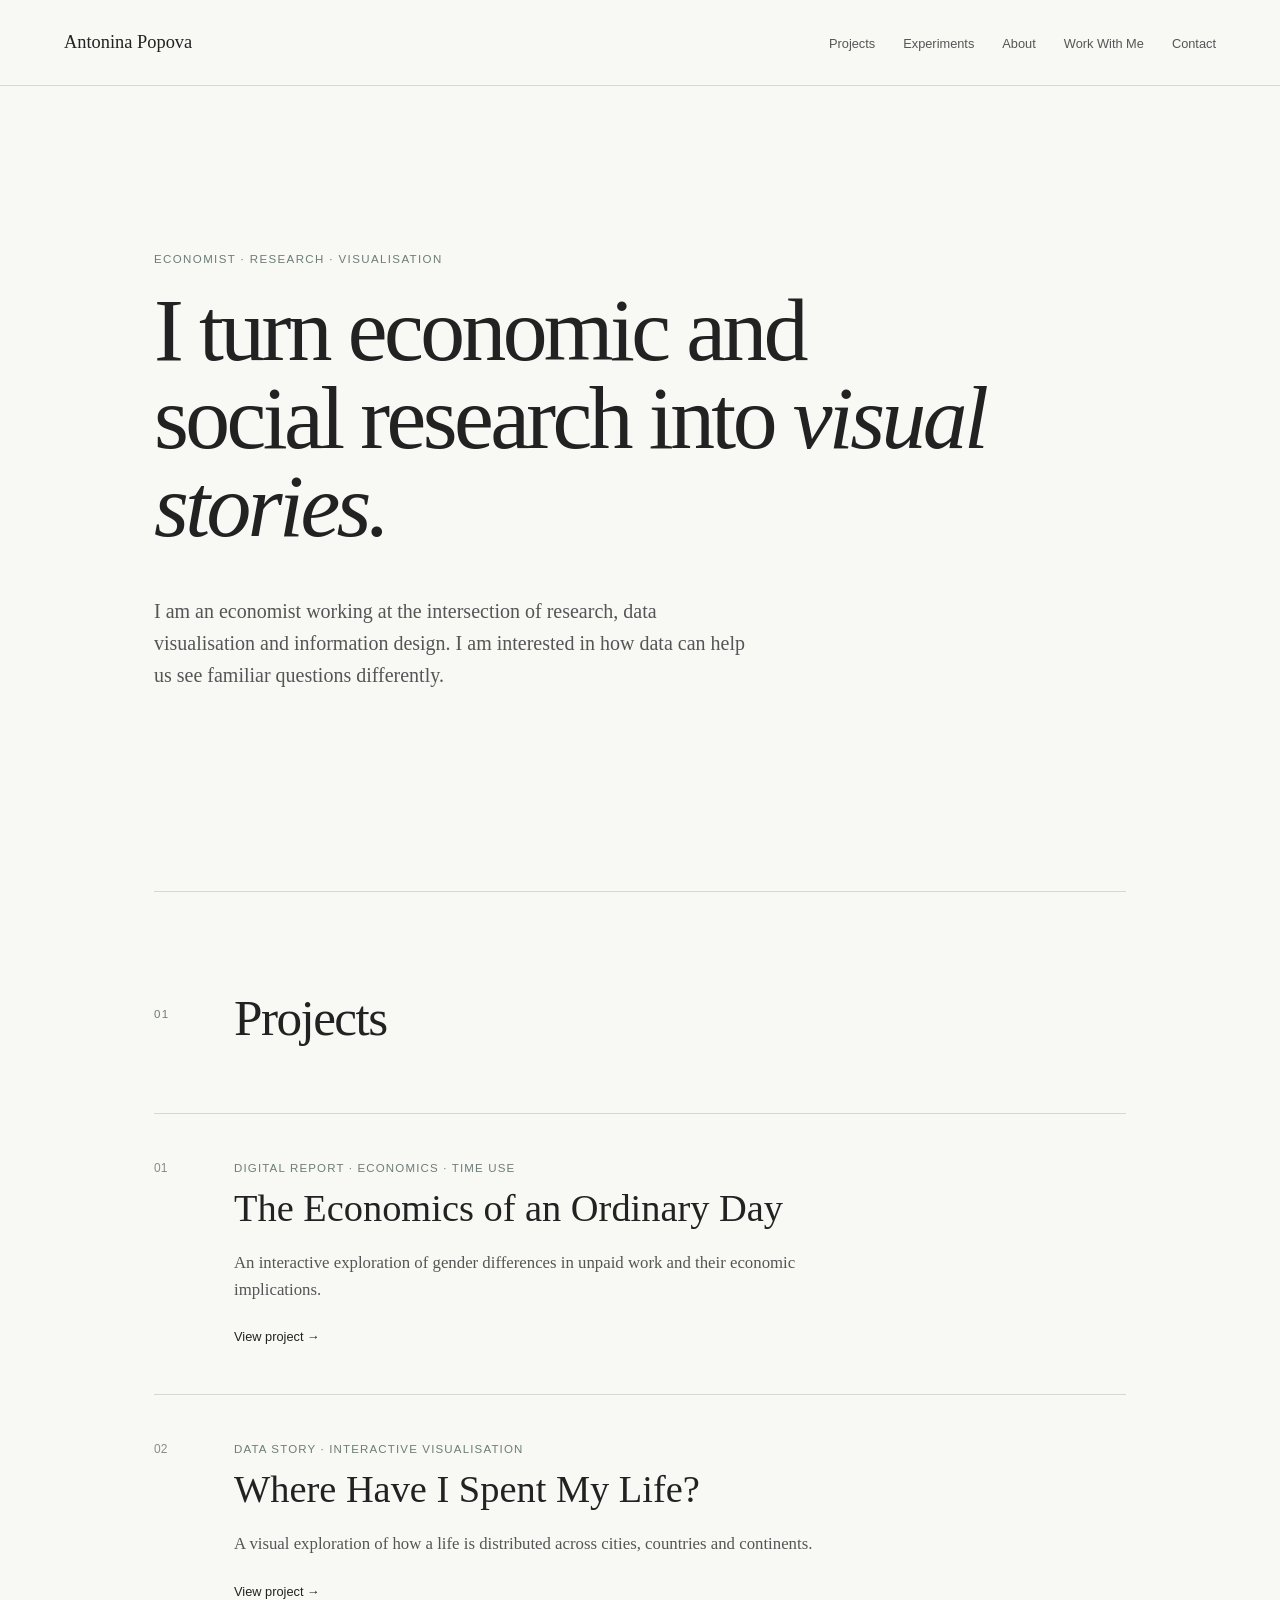
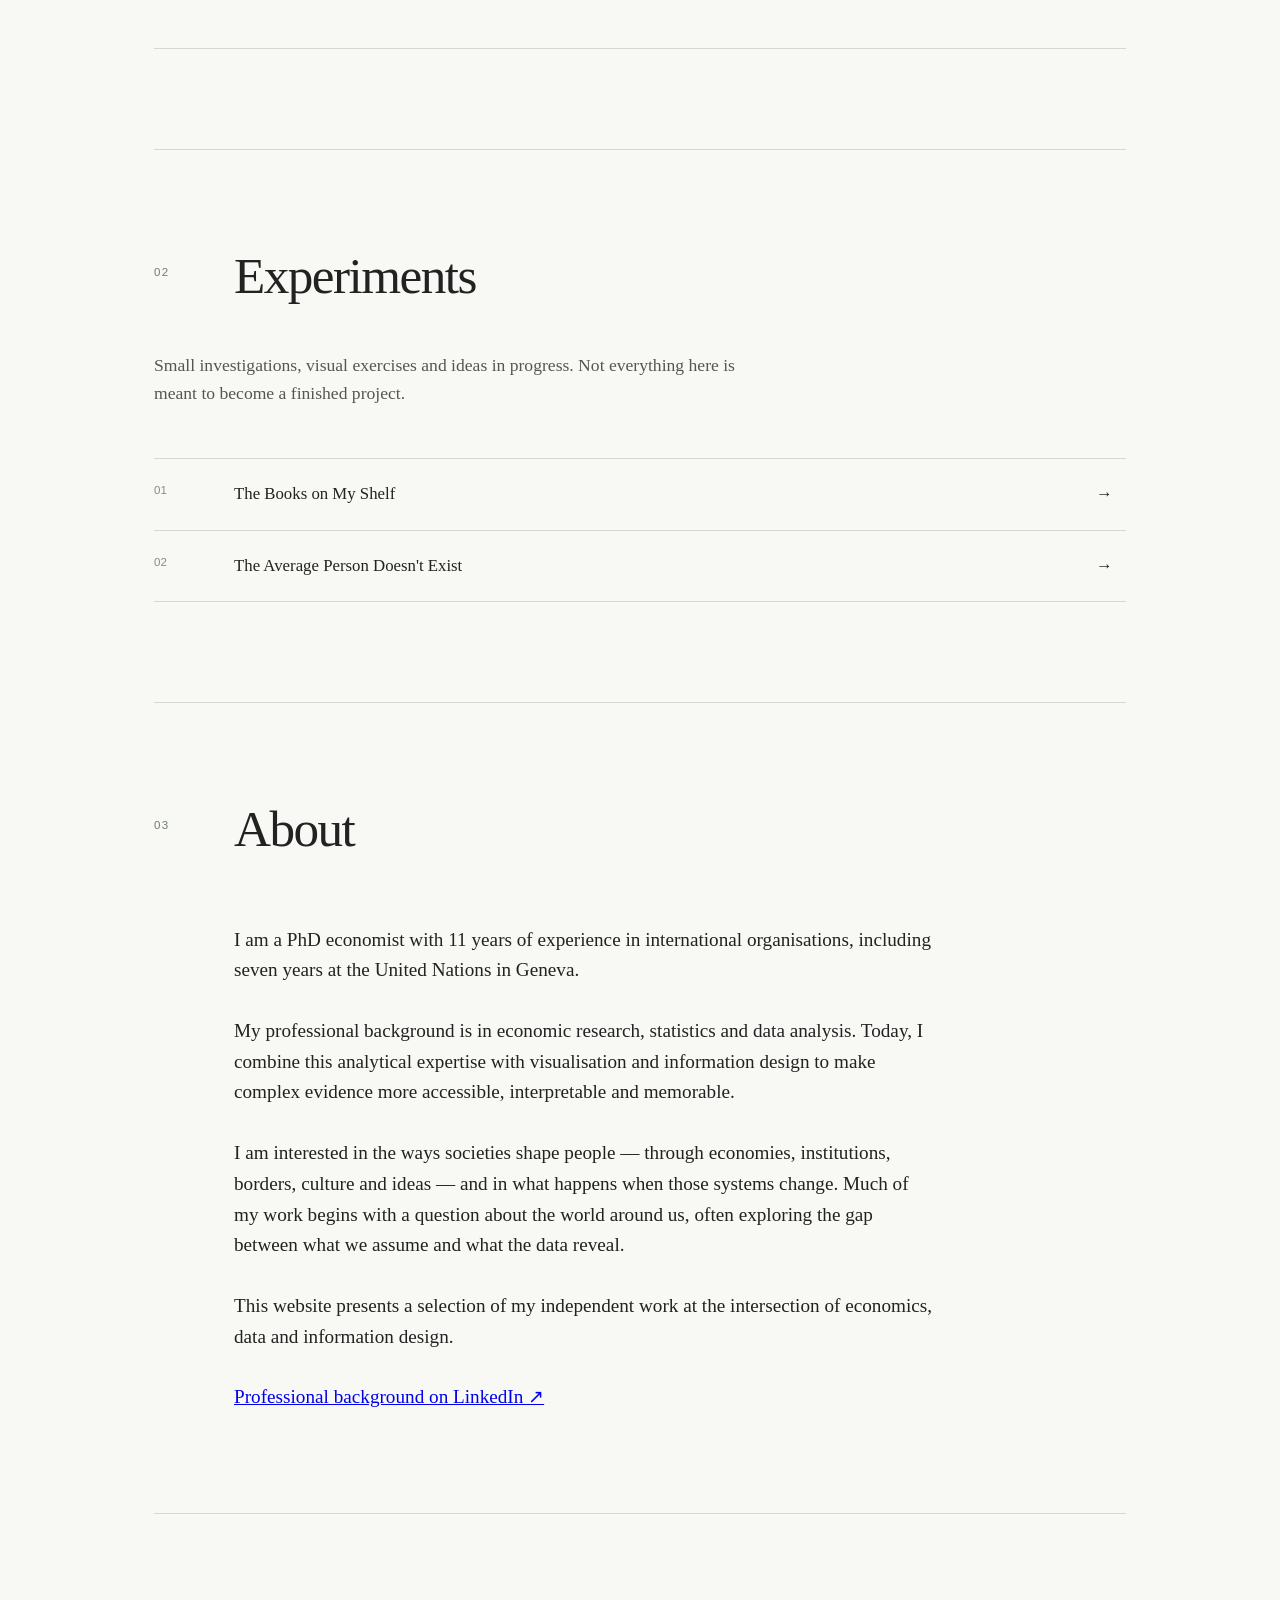
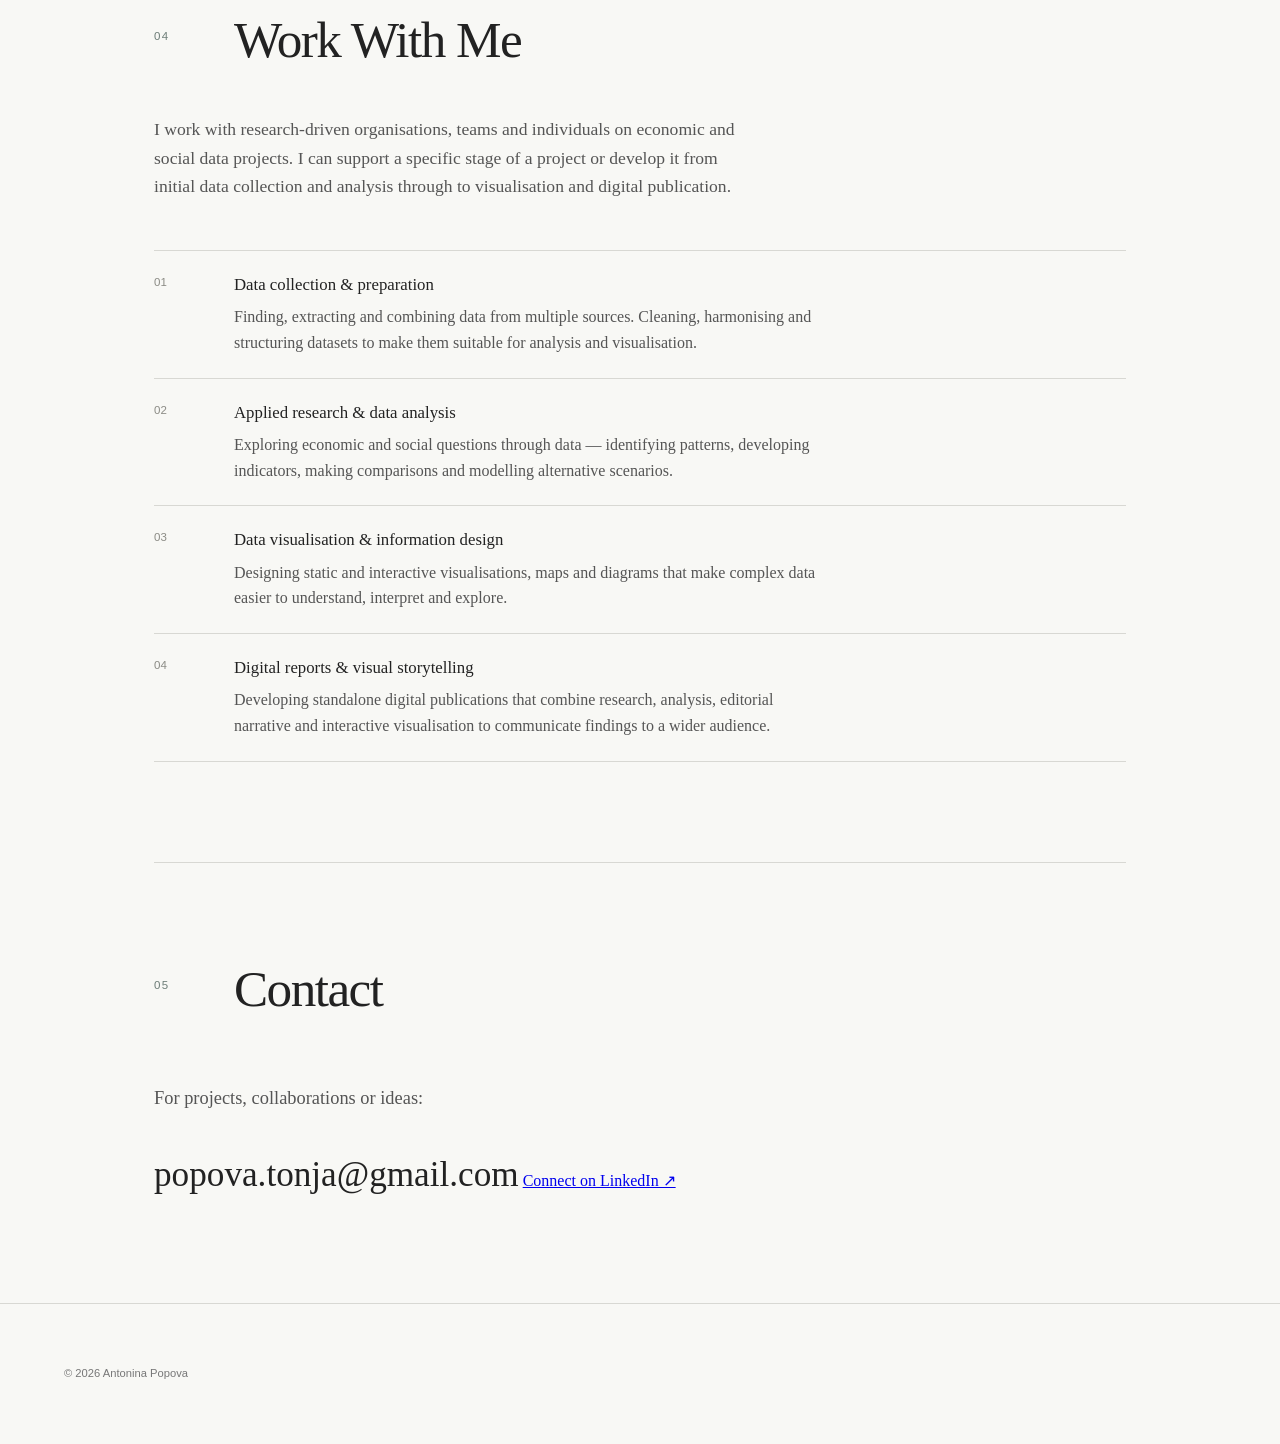
==== commit e7e15aff: "LinkedIn link" ====
--- a/index.html
+++ b/index.html
@@ -84,8 +84,8 @@
                     </h3>
 
                     <p>
-                        An interactive exploration of gender differences in unpaid work and t
-                        heir economic implications.
+                        An interactive exploration of gender differences in unpaid work and 
+                        their economic implications.
                     </p>
 
                     <a  href="projects/economics-of-an-ordinary-day/index.html" 
@@ -203,6 +203,13 @@
                     data and information design.
                 </p>
 
+                <a href="https://www.linkedin.com/in/antoninapopova/"
+                    class="external-link"
+                    target="_blank"
+                    rel="noopener noreferrer">
+                        Professional background on LinkedIn ↗
+                </a>
+
             </div>
 
         </section>
@@ -318,9 +325,21 @@
                 For projects, collaborations or ideas:
             </p>
 
-            <a href="mailto:hello@antoninapopova.com" class="email">
-                popova.tonja@gmail.com
-            </a>
+            <div class="contact-links">
+
+                <a href="mailto:popova.tonja@gmail.com"
+                class="email">
+                    popova.tonja@gmail.com
+                </a>
+
+                <a href="https://www.linkedin.com/in/antoninapopova/"
+                class="external-link"
+                target="_blank"
+                rel="noopener noreferrer">
+                    Connect on LinkedIn ↗
+                </a>
+
+            </div>
 
         </section>
 
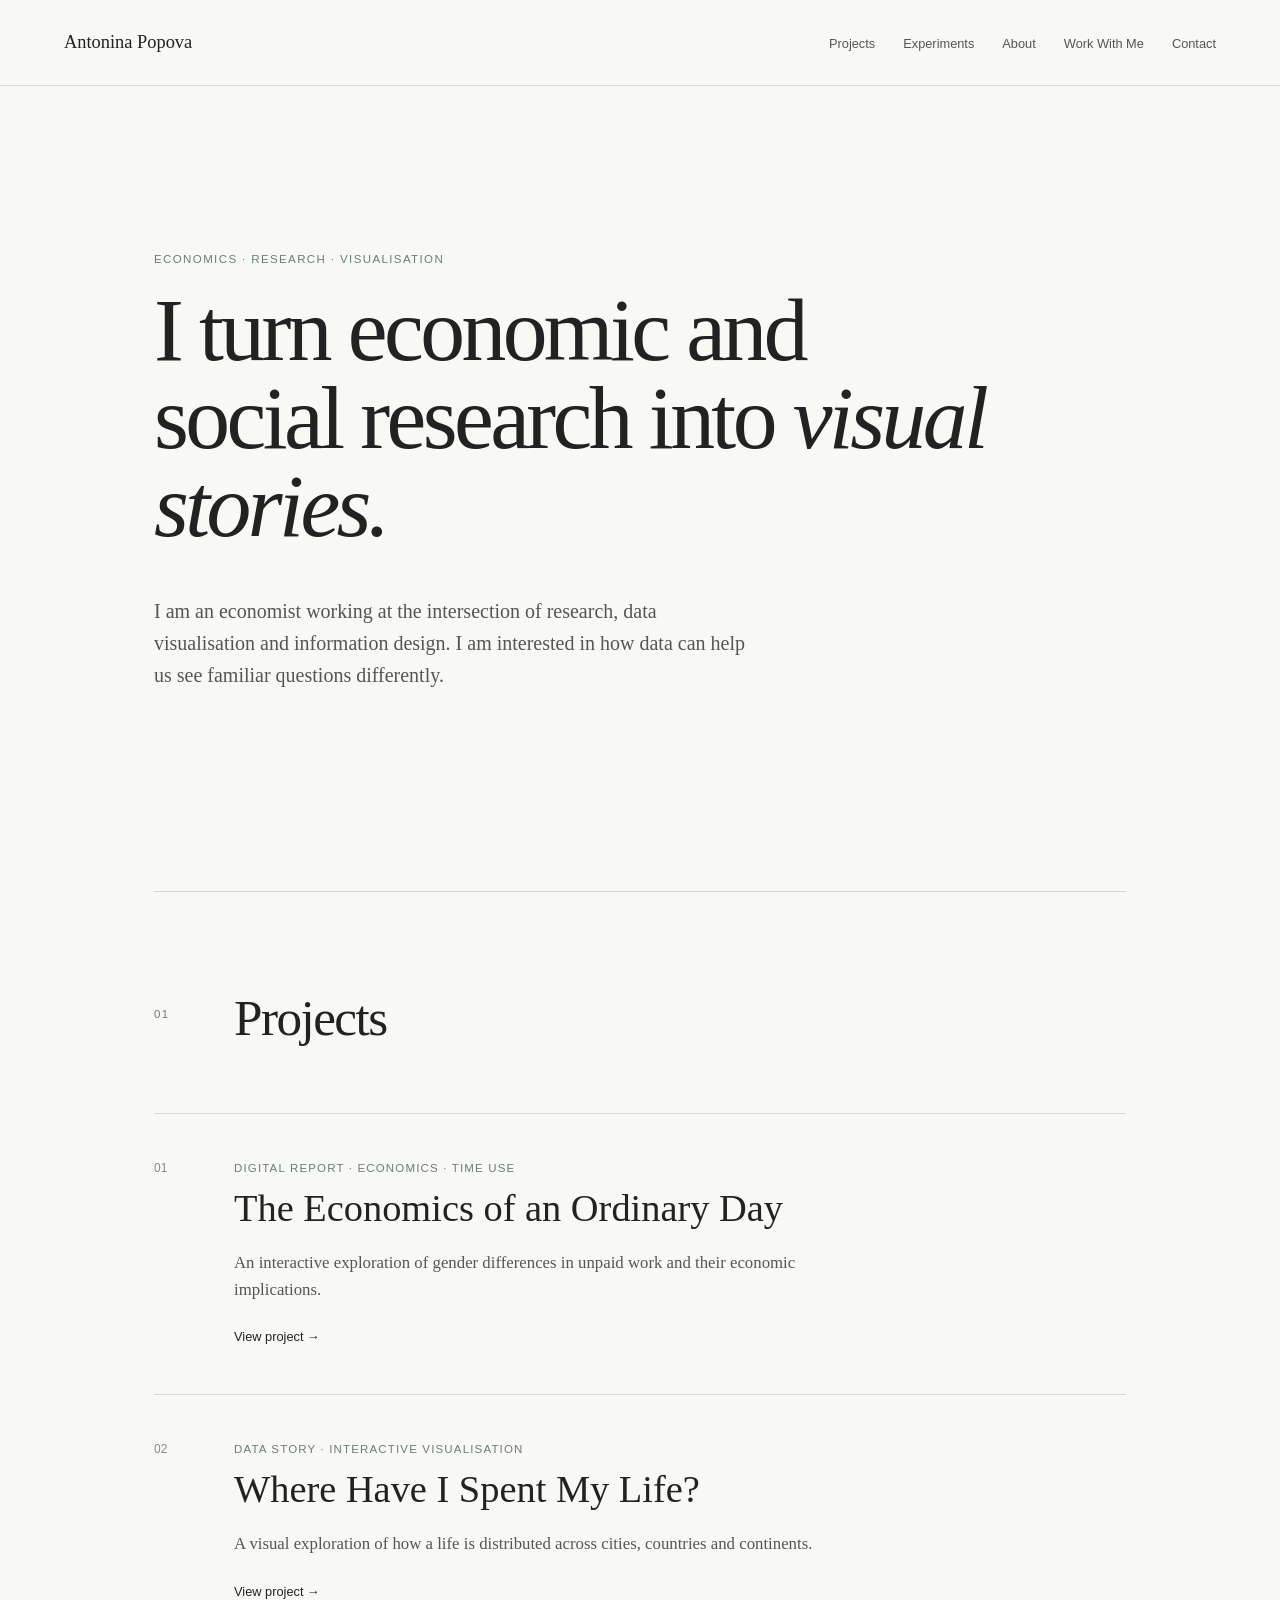
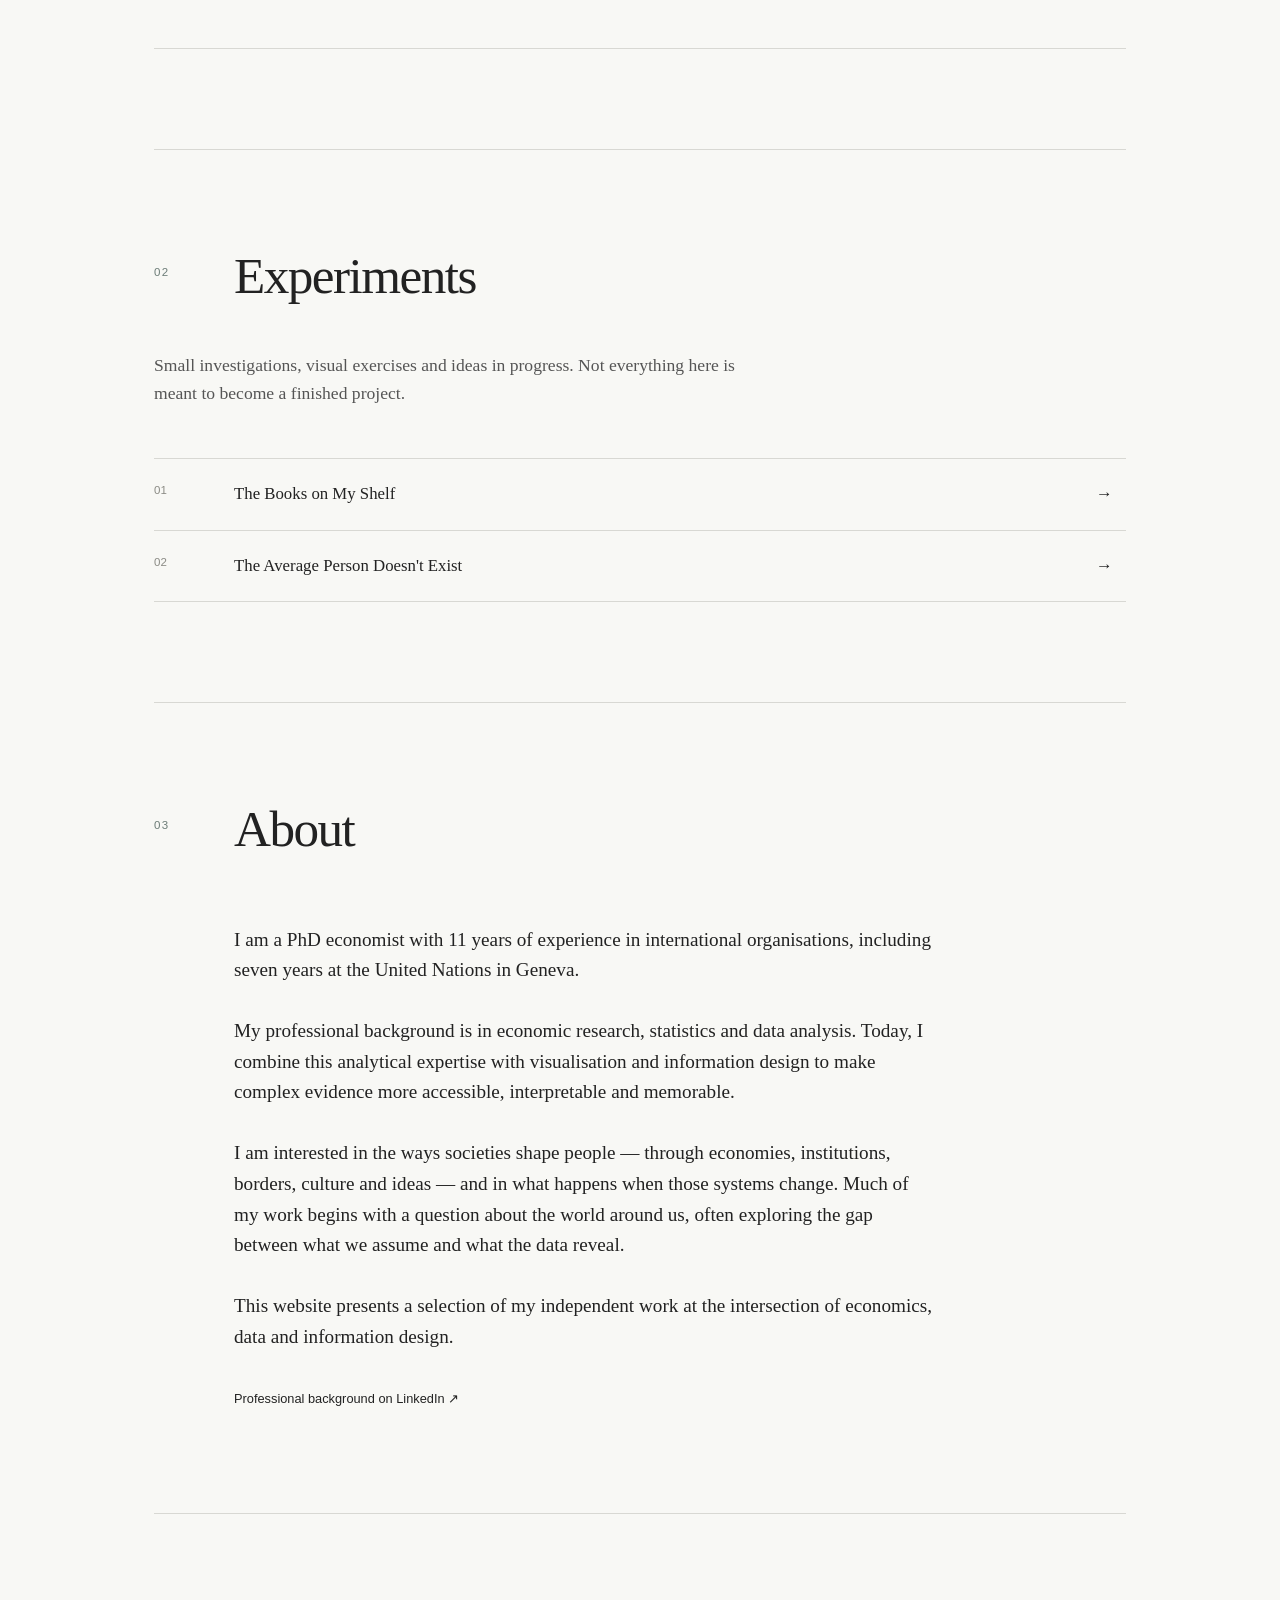
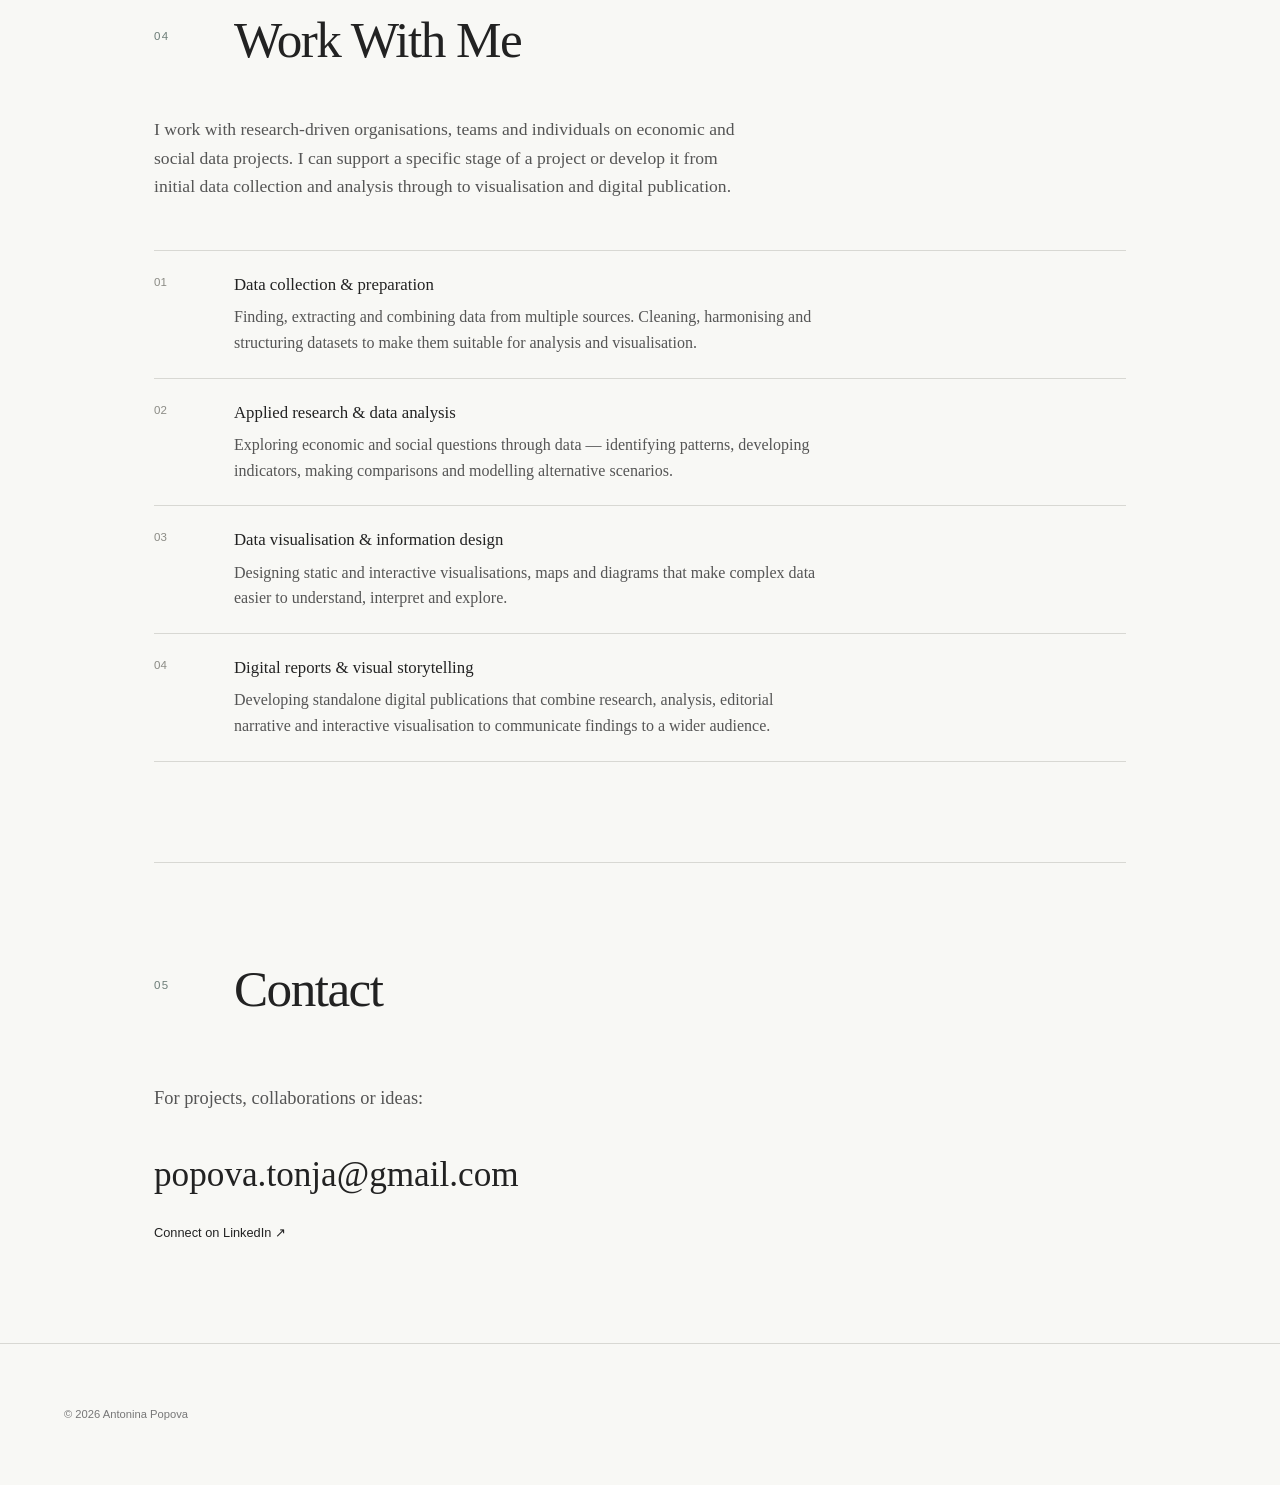
==== commit 689a9489: "updates" ====
--- a/index.html
+++ b/index.html
@@ -43,7 +43,7 @@
 
         <section class="intro">
 
-            <p class="eyebrow">ECONOMIST · RESEARCH · VISUALISATION</p>
+            <p class="eyebrow">ECONOMICS · RESEARCH · VISUALISATION</p>
 
             <h1>
                 I turn economic and social research into
@@ -207,7 +207,7 @@
                     class="external-link"
                     target="_blank"
                     rel="noopener noreferrer">
-                        Professional background on LinkedIn ↗
+                        Professional background on LinkedIn &#x2197;&#xFE0E;
                 </a>
 
             </div>
@@ -336,7 +336,7 @@
                 class="external-link"
                 target="_blank"
                 rel="noopener noreferrer">
-                    Connect on LinkedIn ↗
+                    Connect on LinkedIn &#x2197;&#xFE0E;
                 </a>
 
             </div>
--- a/style.css
+++ b/style.css
@@ -49,6 +49,12 @@
 
 }
 
+.menu-toggle {
+
+    display: none;
+
+}
+
 .site-name {
     color: #222;
     text-decoration: none;
@@ -238,7 +244,8 @@
     font-size: 1.05rem;
 }
 
-.project-link {
+.project-link,
+.external-link {
     color: #222;
     text-decoration: none;
 
@@ -246,7 +253,8 @@
     font-size: 0.8rem;
 }
 
-.project-link:hover {
+.project-link:hover,
+.external-link:hover {
     text-decoration: underline;
 }
 
@@ -359,6 +367,13 @@
 
     color: #555;
     font-size: 1.15rem;
+}
+
+.contact-links {
+    display: flex;
+    flex-direction: column;
+    align-items: flex-start;
+    gap: 20px;
 }
 
 .email {
@@ -549,7 +564,7 @@
     }
 
     .intro {
-        padding: 125px 0 120px;
+        padding: 100px 0 120px;
     }
 
     .section {
